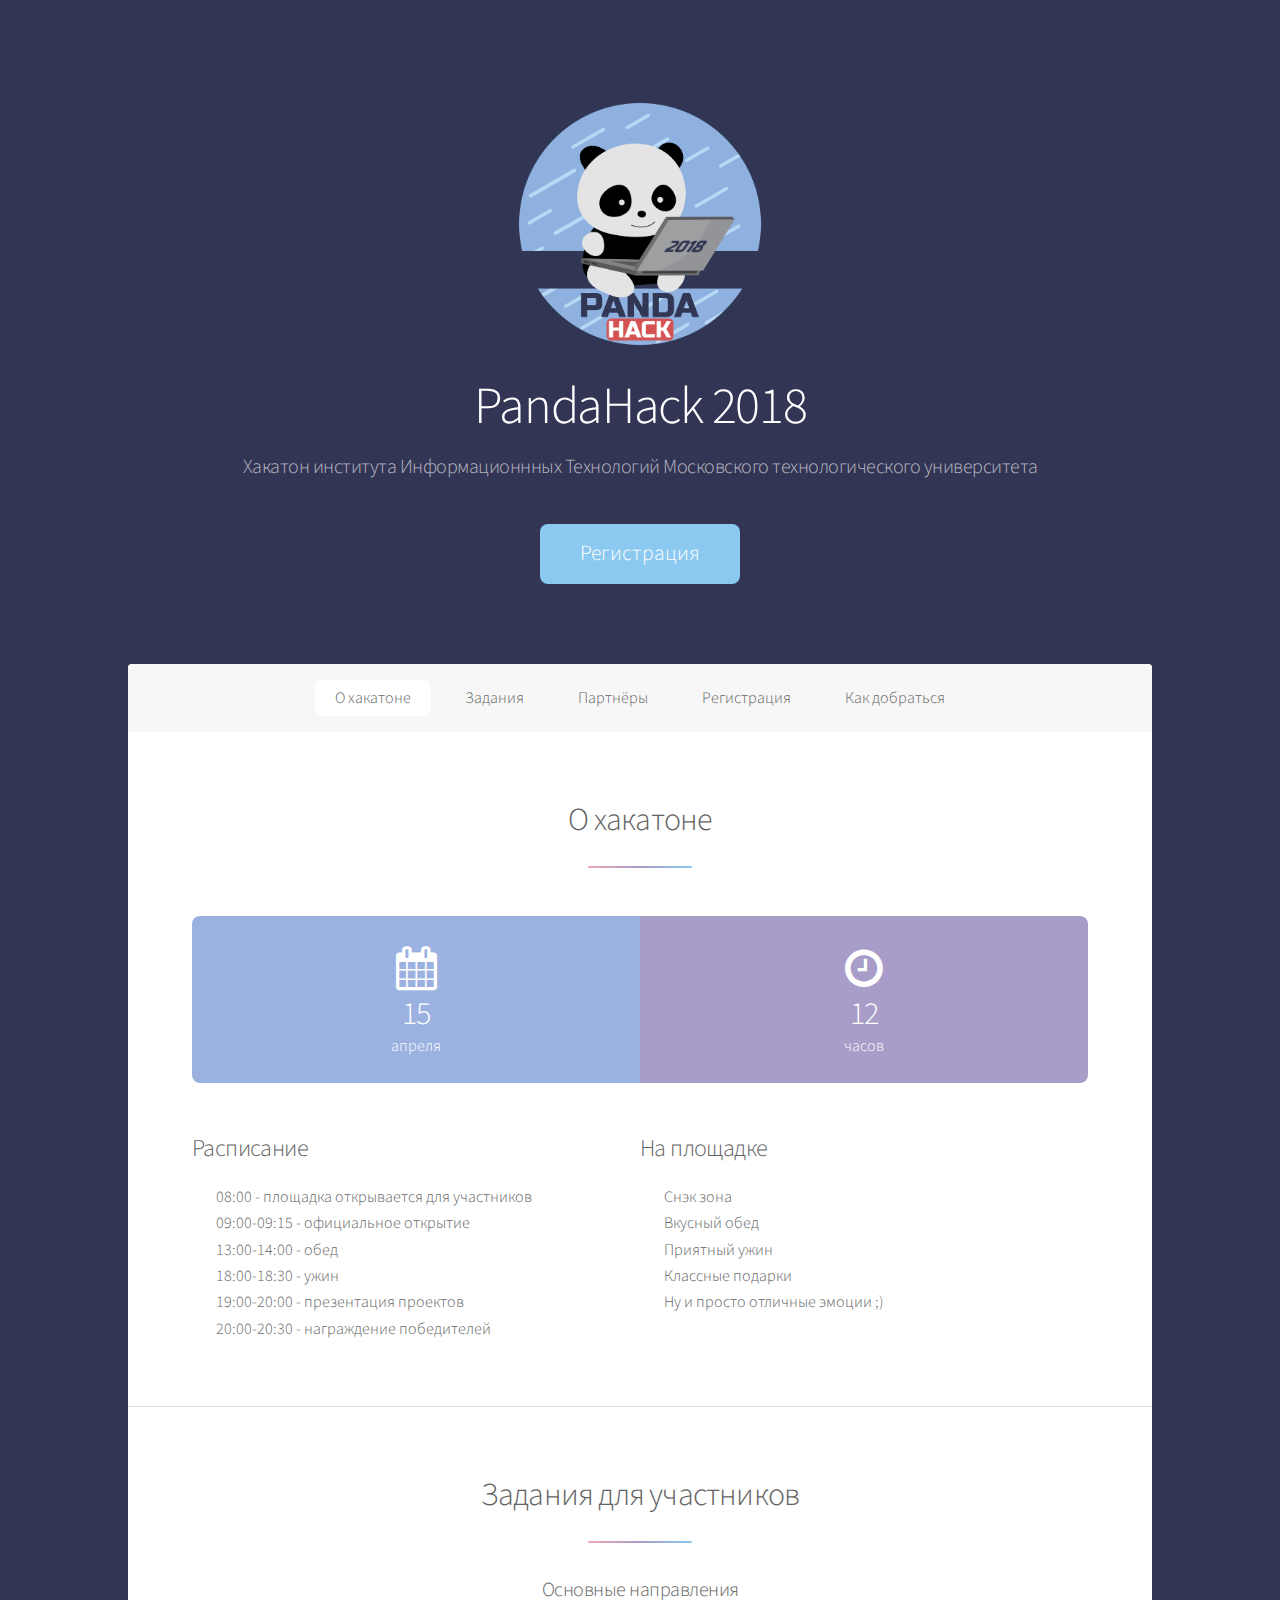
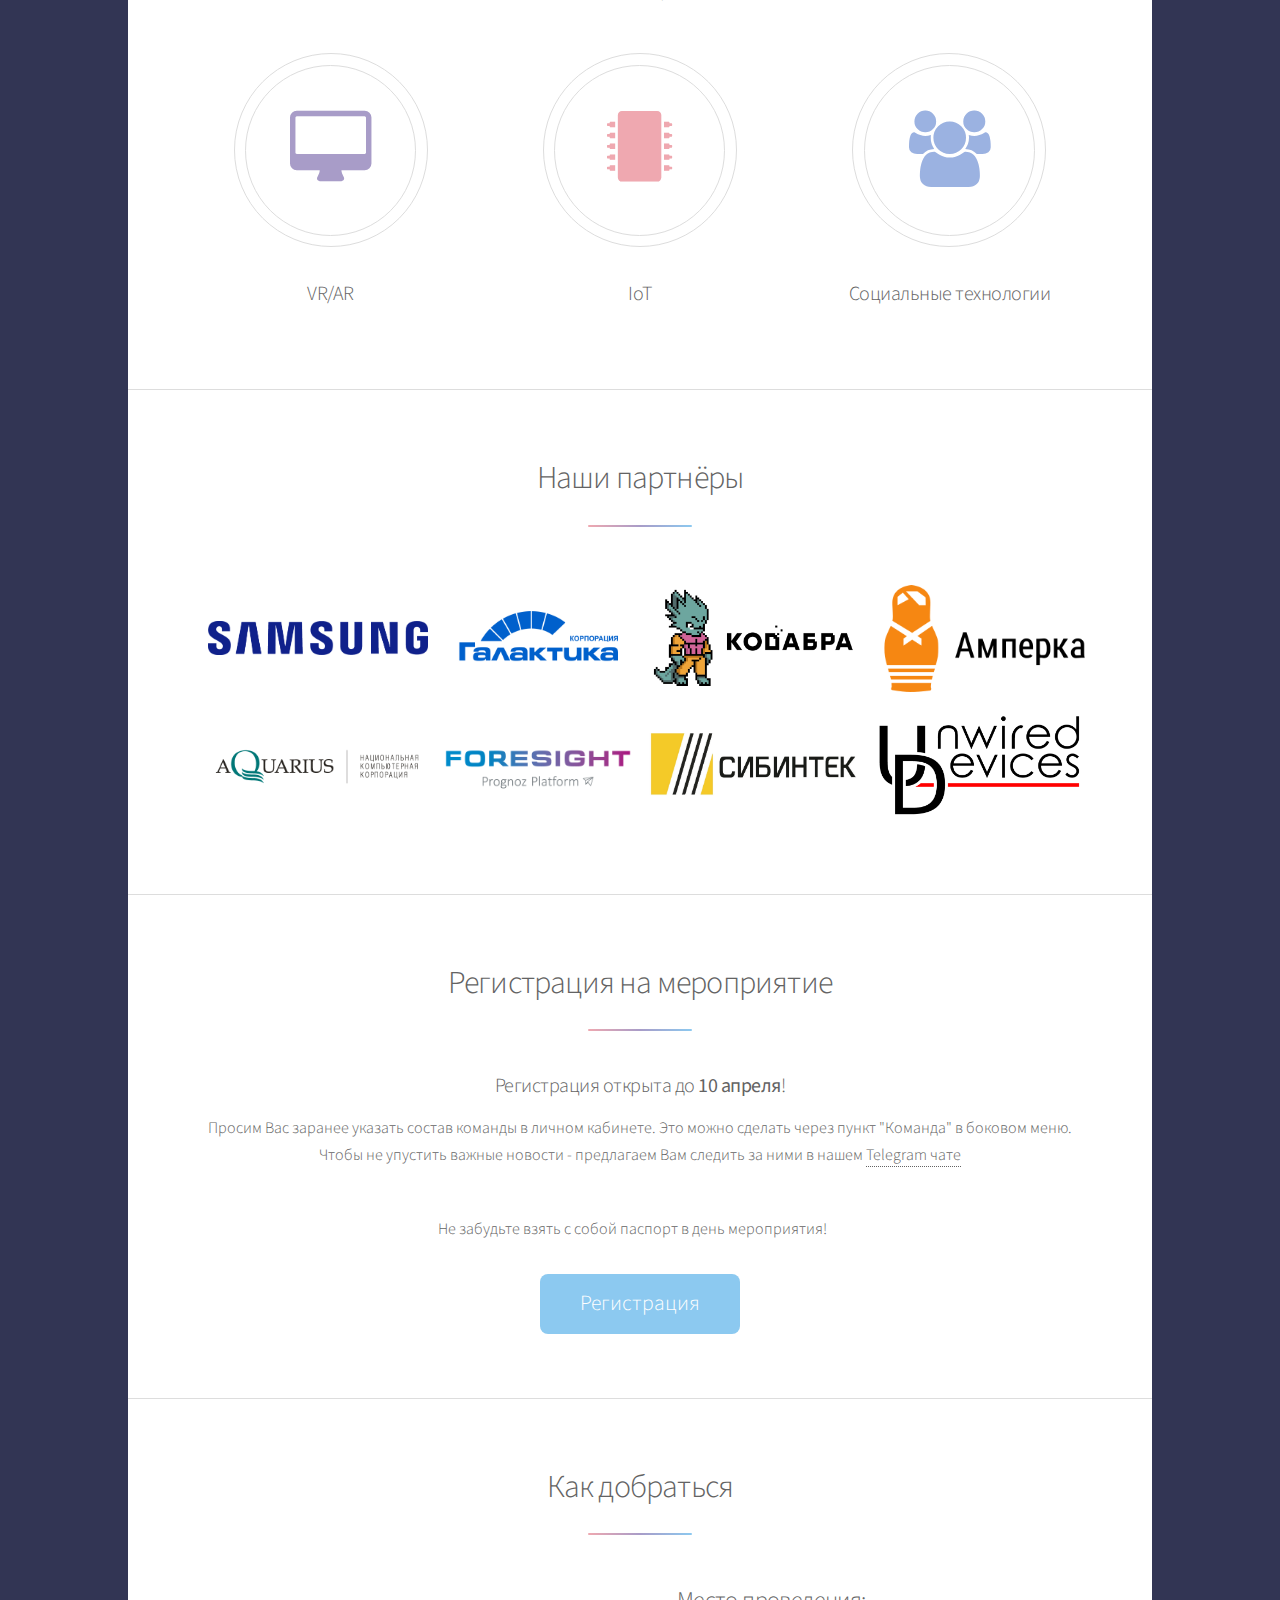
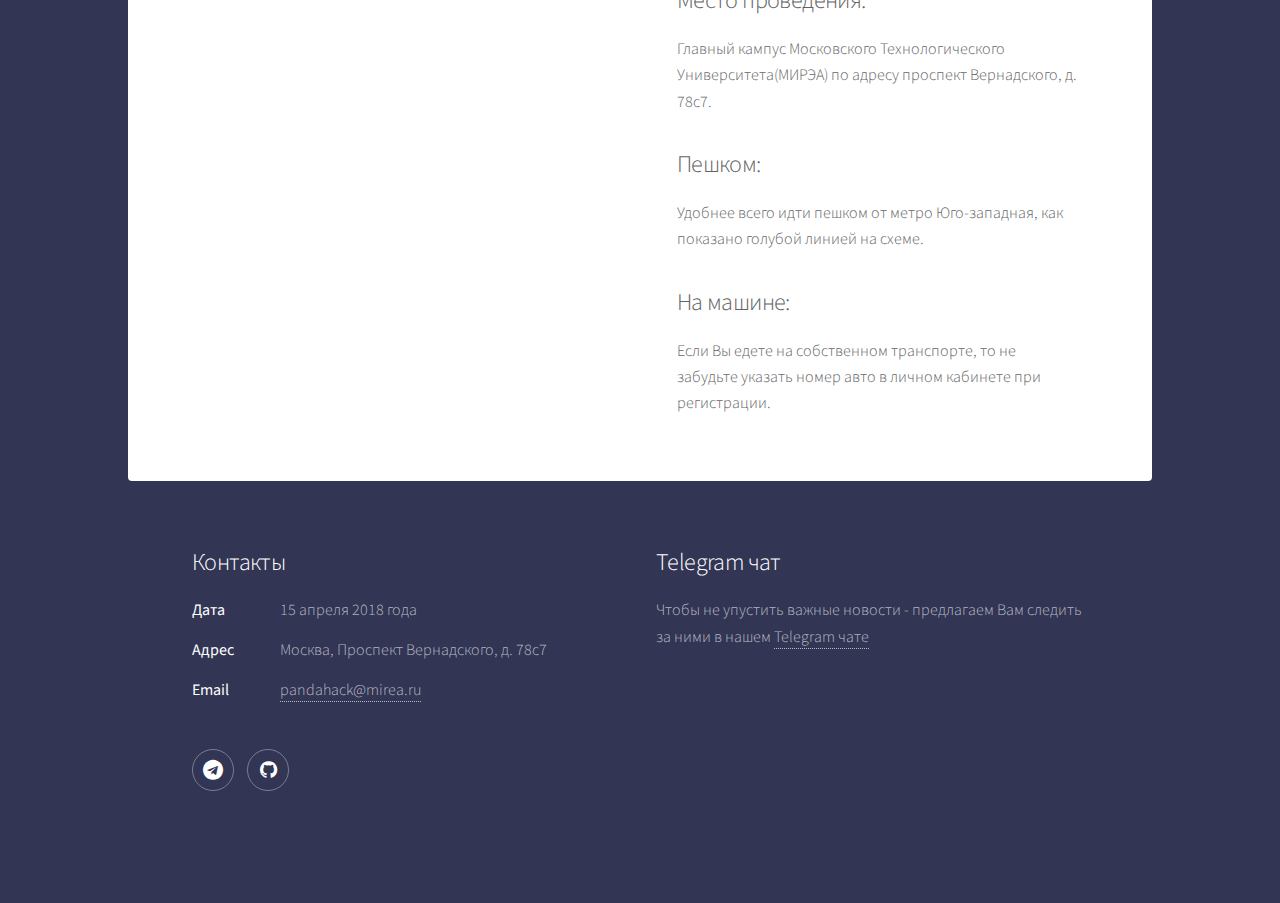
==== index.html @ d1f8f119 "make btn bigger" ====
<!DOCTYPE HTML>
<html>
<head>
    <title>Хакатон PandaHack 2018</title>
    <meta charset="utf-8"/>
    <meta name="viewport" content="width=device-width, initial-scale=1"/>
    <!--[if lte IE 8]>
    <script src="assets/js/ie/html5shiv.js"></script><![endif]-->
    <link rel="stylesheet" href="assets/css/main.css"/>
    <link rel="stylesheet" href="assets/css/adds.css"/>
    <!--[if lte IE 9]>
    <link rel="stylesheet" href="assets/css/ie9.css"/><![endif]-->
    <!--[if lte IE 8]>
    <link rel="stylesheet" href="assets/css/ie8.css"/><![endif]-->


    <!-- Icon in the highest resolution we need it for -->
    <link rel="icon" sizes="192x192" href="images/icon192.png">

    <!-- Apple Touch Icon (reuse 192px icon.png) -->
    <link rel="apple-touch-icon" href="images/icon192.png">

    <meta property="og:url" content="https://pandahack.mirea.ru">
    <meta property="og:type" content="website">
    <meta property="og:title" content="Хакатон PandaHack 2018">
    <meta property="og:image" content="https://pandahack.mirea.ru/images/preview.jpg">
    <meta property="og:description" content="Хакатон PandaHack 2018. 15 апреля 2018 года. Москва.">
    <meta property="og:site_name" content="Хакатон PandaHack 2018">
    <meta property="og:locale" content="ru_RU">
</head>
<body>

<!-- Wrapper -->
<div id="wrapper">

    <!-- Header -->
    <header id="header" class="alt">
        <span class="logo"><img src="images/pandahack2018.png" alt=""/></span>
        <h1>PandaHack 2018</h1>
        <p>Хакатон института Информационнных Технологий Московского технологического университета<br/>
        <ul class="actions">
            <li>
                <a href="https://pandahack.mirea.top/" class="button special big">Регистрация</a>
            </li>
        </ul>
    </header>

    <!-- Nav -->
    <nav id="nav">
        <ul>
            <li><a href="#info" class="active">О хакатоне</a></li>
            <li><a href="#tasks">Задания</a></li>
            <li><a href="#partners">Партнёры</a></li>
            <li><a href="#reg">Регистрация</a></li>
            <li><a href="#where">Как добраться</a></li>
        </ul>
    </nav>

    <!-- Main -->
    <div id="main">

        <!-- First Section -->
        <section id="info" class="main special">
            <header class="major">
                <h2>О хакатоне</h2>
            </header>

            <ul class="statistics">
                <li class="style4">
                    <span class="icon fa-calendar"></span>
                    <strong>15</strong> апреля
                </li>
                <li class="style3">
                    <span class="icon fa-clock-o"></span>
                    <strong>12</strong> часов
                </li>
            </ul>

            <div class="about-wrap">
                <div>
                    <h2>Расписание</h2>
                    <ul>
                        <li>
                            08:00 - площадка открывается для участников
                        </li>
                        <li>
                            09:00-09:15 - официальное открытие
                        </li>
                        <li>
                            13:00-14:00 - обед
                        </li>
                        <li>
                            18:00-18:30 - ужин
                        </li>
                        <li>
                            19:00-20:00 - презентация проектов
                        </li>
                        <li>
                            20:00-20:30 - награждение победителей
                        </li>
                    </ul>
                </div>
                <div>
                    <h2>На площадке</h2>
                    <ul>
                        <li>Снэк зона</li>
                        <li>Вкусный обед</li>
                        <li>Приятный ужин</li>
                        <li>Классные подарки</li>
                        <li>Ну и просто отличные эмоции ;)</li>
                    </ul>
                </div>
            </div>

        </section>

        <!-- Second Section -->
        <section id="tasks" class="main special">
            <header class="major">
                <h2>Задания для участников</h2>
                <h3>Основные направления</h3>
            </header>

            <ul class="features">
                <li class="">
                    <span class="icon major style3 fa-desktop"></span>
                    <h3>VR/AR</h3>
                </li>
                <li>
                    <span class="icon major style1 fa-microchip"></span>
                    <h3>IoT</h3>
                </li>
                <li>
                    <span class="icon major style4 fa-users"></span>
                    <h3>Социальные технологии</h3>
                </li>
            </ul>
        </section>

        <!-- Second Section -->
        <section id="partners" class="main special">
            <header class="major">
                <h2>Наши партнёры</h2>
            </header>

            <ul class="partners">
                <li class="">
                    <img src="images/partners/samsung.png" alt="Samsung">
                </li>
                <li class="">
                    <img src="images/partners/galaktika.png" alt="Galaktika">
                </li>
                <li class="">
                    <img src="images/partners/codabra.png" alt="Codabra">
                </li>
                <li class="">
                    <img src="images/partners/amperka-h.png" alt="Amperks">
                </li>
                <li class="">
                    <img src="images/partners/aquarius.png" alt="Aquarius">
                </li>
                <li class="">
                    <img src="images/partners/foresight.png" alt="Foresight">
                </li>
                <li class="">
                    <img src="images/partners/sibintek.jpg" alt="Sibintek">
                </li>
                <li class="">
                    <img src="images/partners/unwired.png" alt="Unwired Devices">
                </li>
            </ul>
        </section>

        <!-- Get Started -->
        <section id="reg" class="main special">
            <header class="major">
                <h2>Регистрация на мероприятие</h2>
                <p>
                <h3>Регистрация открыта до <b>10 апреля</b>!</h3>
                Просим Вас заранее указать состав команды в личном кабинете. Это можно сделать через пункт "Команда" в боковом меню.
                Чтобы не упустить важные новости - предлагаем Вам следить за ними в нашем
                <a href="https://t.me/pandahackit">Telegram чате</a>
                </p>
            </header>
            <footer class="major">
                <ul class="actions">
                    <li>
                        <p>
                            Не забудьте взять с собой паспорт в день мероприятия!
                        </p>
                    </li>
                    <br>
                    <li>
                        <a href="https://pandahack.mirea.top/" class="button special big">Регистрация</a>
                    </li>
                </ul>
            </footer>
        </section>

        <!-- Introduction -->
        <section id="where" class="main special">

            <header class="major">
                <h2>Как добраться</h2>
            </header>

            <div class="where-wrap">
                <div class="where-map">
                    <script type="text/javascript" charset="utf-8" async src="https://api-maps.yandex.ru/services/constructor/1.0/js/?um=constructor%3Afad0394dc41ac8d69a82e029b619075fa657fc14c790c35f7887dee77d46eadf&amp;width=100%&amp;height=473&amp;lang=ru_RU&amp;scroll=true"></script>
                </div>
                <div class="where-text">
                    <ul>
                        <li>
                            <h2>Место проведения:</h2>
                            <p>
                                Главный кампус Московского Технологического Университета(МИРЭА) по адресу проспект Вернадского, д. 78с7.
                            </p>
                        </li>
                        <li>
                            <h2>Пешком:</h2>
                            <p>
                                Удобнее всего идти пешком от метро Юго-западная, как показано голубой линией на схеме.
                            </p>
                        </li>
                        <li>
                            <h2>На машине:</h2>
                            <p>
                                Если Вы едете на собственном транспорте, то не забудьте указать номер авто в личном кабинете при регистрации.
                            </p>
                        </li>
                    </ul>
                </div>
            </div>


        </section>
    </div>

    <!-- Footer -->
    <footer id="footer">

        <section>
            <h2>Контакты</h2>
            <dl class="alt">
                <dt>Дата</dt>
                <dd>15 апреля 2018 года</dd>
                <dt>Адрес</dt>
                <dd>Москва, Проспект Вернадского, д. 78с7</dd>
                <dt>Email</dt>
                <dd><a href="#footer">pandahack@mirea.ru</a></dd>
            </dl>
            <ul class="icons">
                <li><a href="https://t.me/pandahackit" class="icon fa-telegram alt"><span class="label">Telegram</span></a></li>
                <li><a href="https://github.com/mirea-pandahack" class="icon fa-github alt"><span class="label">GitHub</span></a></li>
            </ul>
        </section>
        <section>
            <h2>Telegram чат</h2>
            <p>
                Чтобы не упустить важные новости - предлагаем Вам следить за ними в нашем
                <a href="https://t.me/pandahackit">Telegram чате</a>
            </p>
            <!--<ul class="actions">-->
            <!--<li><a href="partners.html" class="button">Информация для партнёров</a></li>-->
            <!--</ul>-->
        </section>
        <!--<p class="copyright">&copy; Untitled. Design: <a href="https://html5up.net">HTML5 UP</a>.</p>-->
    </footer>

</div>

<!-- Scripts -->
<script src="assets/js/jquery.min.js"></script>
<script src="assets/js/jquery.scrollex.min.js"></script>
<script src="assets/js/jquery.scrolly.min.js"></script>
<script src="assets/js/skel.min.js"></script>
<script src="assets/js/util.js"></script>
<!--[if lte IE 8]>
<script src="assets/js/ie/respond.min.js"></script><![endif]-->
<script src="assets/js/main.js"></script>

</body>
</html>
---- assets/css/main.css ----
@import url(font-awesome.min.css);
@import "https://fonts.googleapis.com/css?family=Source+Sans+Pro:300,400";

/*
	Stellar by HTML5 UP
	html5up.net | @ajlkn
	Free for personal and commercial use under the CCA 3.0 license (html5up.net/license)
*/

/* Reset */

	html, body, div, span, applet, object, iframe, h1, h2, h3, h4, h5, h6, p, blockquote, pre, a, abbr, acronym, address, big, cite, code, del, dfn, em, img, ins, kbd, q, s, samp, small, strike, strong, sub, sup, tt, var, b, u, i, center, dl, dt, dd, ol, ul, li, fieldset, form, label, legend, table, caption, tbody, tfoot, thead, tr, th, td, article, aside, canvas, details, embed, figure, figcaption, footer, header, hgroup, menu, nav, output, ruby, section, summary, time, mark, audio, video {
		margin: 0;
		padding: 0;
		border: 0;
		font-size: 100%;
		font: inherit;
		vertical-align: baseline;
	}

	article, aside, details, figcaption, figure, footer, header, hgroup, menu, nav, section {
		display: block;
	}

	body {
		line-height: 1;
	}

	ol, ul {
		list-style: none;
	}

	blockquote, q {
		quotes: none;
	}

	blockquote:before, blockquote:after, q:before, q:after {
		content: '';
		content: none;
	}

	table {
		border-collapse: collapse;
		border-spacing: 0;
	}

	body {
		-webkit-text-size-adjust: none;
	}

/* Box Model */

	*, *:before, *:after {
		-moz-box-sizing: border-box;
		-webkit-box-sizing: border-box;
		box-sizing: border-box;
	}

/* Grid */

	.row {
		border-bottom: solid 1px transparent;
		-moz-box-sizing: border-box;
		-webkit-box-sizing: border-box;
		box-sizing: border-box;
	}

	.row > * {
		float: left;
		-moz-box-sizing: border-box;
		-webkit-box-sizing: border-box;
		box-sizing: border-box;
	}

	.row:after, .row:before {
		content: '';
		display: block;
		clear: both;
		height: 0;
	}

	.row.uniform > * > :first-child {
		margin-top: 0;
	}

	.row.uniform > * > :last-child {
		margin-bottom: 0;
	}

	.row.\30 \25 > * {
		padding: 0 0 0 0em;
	}

	.row.\30 \25 {
		margin: 0 0 -1px 0em;
	}

	.row.uniform.\30 \25 > * {
		padding: 0em 0 0 0em;
	}

	.row.uniform.\30 \25 {
		margin: 0em 0 -1px 0em;
	}

	.row > * {
		padding: 0 0 0 1.5em;
	}

	.row {
		margin: 0 0 -1px -1.5em;
	}

	.row.uniform > * {
		padding: 1.5em 0 0 1.5em;
	}

	.row.uniform {
		margin: -1.5em 0 -1px -1.5em;
	}

	.row.\32 00\25 > * {
		padding: 0 0 0 3em;
	}

	.row.\32 00\25 {
		margin: 0 0 -1px -3em;
	}

	.row.uniform.\32 00\25 > * {
		padding: 3em 0 0 3em;
	}

	.row.uniform.\32 00\25 {
		margin: -3em 0 -1px -3em;
	}

	.row.\31 50\25 > * {
		padding: 0 0 0 2.25em;
	}

	.row.\31 50\25 {
		margin: 0 0 -1px -2.25em;
	}

	.row.uniform.\31 50\25 > * {
		padding: 2.25em 0 0 2.25em;
	}

	.row.uniform.\31 50\25 {
		margin: -2.25em 0 -1px -2.25em;
	}

	.row.\35 0\25 > * {
		padding: 0 0 0 0.75em;
	}

	.row.\35 0\25 {
		margin: 0 0 -1px -0.75em;
	}

	.row.uniform.\35 0\25 > * {
		padding: 0.75em 0 0 0.75em;
	}

	.row.uniform.\35 0\25 {
		margin: -0.75em 0 -1px -0.75em;
	}

	.row.\32 5\25 > * {
		padding: 0 0 0 0.375em;
	}

	.row.\32 5\25 {
		margin: 0 0 -1px -0.375em;
	}

	.row.uniform.\32 5\25 > * {
		padding: 0.375em 0 0 0.375em;
	}

	.row.uniform.\32 5\25 {
		margin: -0.375em 0 -1px -0.375em;
	}

	.\31 2u, .\31 2u\24 {
		width: 100%;
		clear: none;
		margin-left: 0;
	}

	.\31 1u, .\31 1u\24 {
		width: 91.6666666667%;
		clear: none;
		margin-left: 0;
	}

	.\31 0u, .\31 0u\24 {
		width: 83.3333333333%;
		clear: none;
		margin-left: 0;
	}

	.\39 u, .\39 u\24 {
		width: 75%;
		clear: none;
		margin-left: 0;
	}

	.\38 u, .\38 u\24 {
		width: 66.6666666667%;
		clear: none;
		margin-left: 0;
	}

	.\37 u, .\37 u\24 {
		width: 58.3333333333%;
		clear: none;
		margin-left: 0;
	}

	.\36 u, .\36 u\24 {
		width: 50%;
		clear: none;
		margin-left: 0;
	}

	.\35 u, .\35 u\24 {
		width: 41.6666666667%;
		clear: none;
		margin-left: 0;
	}

	.\34 u, .\34 u\24 {
		width: 33.3333333333%;
		clear: none;
		margin-left: 0;
	}

	.\33 u, .\33 u\24 {
		width: 25%;
		clear: none;
		margin-left: 0;
	}

	.\32 u, .\32 u\24 {
		width: 16.6666666667%;
		clear: none;
		margin-left: 0;
	}

	.\31 u, .\31 u\24 {
		width: 8.3333333333%;
		clear: none;
		margin-left: 0;
	}

	.\31 2u\24 + *,
	.\31 1u\24 + *,
	.\31 0u\24 + *,
	.\39 u\24 + *,
	.\38 u\24 + *,
	.\37 u\24 + *,
	.\36 u\24 + *,
	.\35 u\24 + *,
	.\34 u\24 + *,
	.\33 u\24 + *,
	.\32 u\24 + *,
	.\31 u\24 + * {
		clear: left;
	}

	.\-11u {
		margin-left: 91.66667%;
	}

	.\-10u {
		margin-left: 83.33333%;
	}

	.\-9u {
		margin-left: 75%;
	}

	.\-8u {
		margin-left: 66.66667%;
	}

	.\-7u {
		margin-left: 58.33333%;
	}

	.\-6u {
		margin-left: 50%;
	}

	.\-5u {
		margin-left: 41.66667%;
	}

	.\-4u {
		margin-left: 33.33333%;
	}

	.\-3u {
		margin-left: 25%;
	}

	.\-2u {
		margin-left: 16.66667%;
	}

	.\-1u {
		margin-left: 8.33333%;
	}

	@media screen and (max-width: 1680px) {

		.row > * {
			padding: 0 0 0 1.5em;
		}

		.row {
			margin: 0 0 -1px -1.5em;
		}

		.row.uniform > * {
			padding: 1.5em 0 0 1.5em;
		}

		.row.uniform {
			margin: -1.5em 0 -1px -1.5em;
		}

		.row.\32 00\25 > * {
			padding: 0 0 0 3em;
		}

		.row.\32 00\25 {
			margin: 0 0 -1px -3em;
		}

		.row.uniform.\32 00\25 > * {
			padding: 3em 0 0 3em;
		}

		.row.uniform.\32 00\25 {
			margin: -3em 0 -1px -3em;
		}

		.row.\31 50\25 > * {
			padding: 0 0 0 2.25em;
		}

		.row.\31 50\25 {
			margin: 0 0 -1px -2.25em;
		}

		.row.uniform.\31 50\25 > * {
			padding: 2.25em 0 0 2.25em;
		}

		.row.uniform.\31 50\25 {
			margin: -2.25em 0 -1px -2.25em;
		}

		.row.\35 0\25 > * {
			padding: 0 0 0 0.75em;
		}

		.row.\35 0\25 {
			margin: 0 0 -1px -0.75em;
		}

		.row.uniform.\35 0\25 > * {
			padding: 0.75em 0 0 0.75em;
		}

		.row.uniform.\35 0\25 {
			margin: -0.75em 0 -1px -0.75em;
		}

		.row.\32 5\25 > * {
			padding: 0 0 0 0.375em;
		}

		.row.\32 5\25 {
			margin: 0 0 -1px -0.375em;
		}

		.row.uniform.\32 5\25 > * {
			padding: 0.375em 0 0 0.375em;
		}

		.row.uniform.\32 5\25 {
			margin: -0.375em 0 -1px -0.375em;
		}

		.\31 2u\28xlarge\29, .\31 2u\24\28xlarge\29 {
			width: 100%;
			clear: none;
			margin-left: 0;
		}

		.\31 1u\28xlarge\29, .\31 1u\24\28xlarge\29 {
			width: 91.6666666667%;
			clear: none;
			margin-left: 0;
		}

		.\31 0u\28xlarge\29, .\31 0u\24\28xlarge\29 {
			width: 83.3333333333%;
			clear: none;
			margin-left: 0;
		}

		.\39 u\28xlarge\29, .\39 u\24\28xlarge\29 {
			width: 75%;
			clear: none;
			margin-left: 0;
		}

		.\38 u\28xlarge\29, .\38 u\24\28xlarge\29 {
			width: 66.6666666667%;
			clear: none;
			margin-left: 0;
		}

		.\37 u\28xlarge\29, .\37 u\24\28xlarge\29 {
			width: 58.3333333333%;
			clear: none;
			margin-left: 0;
		}

		.\36 u\28xlarge\29, .\36 u\24\28xlarge\29 {
			width: 50%;
			clear: none;
			margin-left: 0;
		}

		.\35 u\28xlarge\29, .\35 u\24\28xlarge\29 {
			width: 41.6666666667%;
			clear: none;
			margin-left: 0;
		}

		.\34 u\28xlarge\29, .\34 u\24\28xlarge\29 {
			width: 33.3333333333%;
			clear: none;
			margin-left: 0;
		}

		.\33 u\28xlarge\29, .\33 u\24\28xlarge\29 {
			width: 25%;
			clear: none;
			margin-left: 0;
		}

		.\32 u\28xlarge\29, .\32 u\24\28xlarge\29 {
			width: 16.6666666667%;
			clear: none;
			margin-left: 0;
		}

		.\31 u\28xlarge\29, .\31 u\24\28xlarge\29 {
			width: 8.3333333333%;
			clear: none;
			margin-left: 0;
		}

		.\31 2u\24\28xlarge\29 + *,
		.\31 1u\24\28xlarge\29 + *,
		.\31 0u\24\28xlarge\29 + *,
		.\39 u\24\28xlarge\29 + *,
		.\38 u\24\28xlarge\29 + *,
		.\37 u\24\28xlarge\29 + *,
		.\36 u\24\28xlarge\29 + *,
		.\35 u\24\28xlarge\29 + *,
		.\34 u\24\28xlarge\29 + *,
		.\33 u\24\28xlarge\29 + *,
		.\32 u\24\28xlarge\29 + *,
		.\31 u\24\28xlarge\29 + * {
			clear: left;
		}

		.\-11u\28xlarge\29 {
			margin-left: 91.66667%;
		}

		.\-10u\28xlarge\29 {
			margin-left: 83.33333%;
		}

		.\-9u\28xlarge\29 {
			margin-left: 75%;
		}

		.\-8u\28xlarge\29 {
			margin-left: 66.66667%;
		}

		.\-7u\28xlarge\29 {
			margin-left: 58.33333%;
		}

		.\-6u\28xlarge\29 {
			margin-left: 50%;
		}

		.\-5u\28xlarge\29 {
			margin-left: 41.66667%;
		}

		.\-4u\28xlarge\29 {
			margin-left: 33.33333%;
		}

		.\-3u\28xlarge\29 {
			margin-left: 25%;
		}

		.\-2u\28xlarge\29 {
			margin-left: 16.66667%;
		}

		.\-1u\28xlarge\29 {
			margin-left: 8.33333%;
		}

	}

	@media screen and (max-width: 1280px) {

		.row > * {
			padding: 0 0 0 1.5em;
		}

		.row {
			margin: 0 0 -1px -1.5em;
		}

		.row.uniform > * {
			padding: 1.5em 0 0 1.5em;
		}

		.row.uniform {
			margin: -1.5em 0 -1px -1.5em;
		}

		.row.\32 00\25 > * {
			padding: 0 0 0 3em;
		}

		.row.\32 00\25 {
			margin: 0 0 -1px -3em;
		}

		.row.uniform.\32 00\25 > * {
			padding: 3em 0 0 3em;
		}

		.row.uniform.\32 00\25 {
			margin: -3em 0 -1px -3em;
		}

		.row.\31 50\25 > * {
			padding: 0 0 0 2.25em;
		}

		.row.\31 50\25 {
			margin: 0 0 -1px -2.25em;
		}

		.row.uniform.\31 50\25 > * {
			padding: 2.25em 0 0 2.25em;
		}

		.row.uniform.\31 50\25 {
			margin: -2.25em 0 -1px -2.25em;
		}

		.row.\35 0\25 > * {
			padding: 0 0 0 0.75em;
		}

		.row.\35 0\25 {
			margin: 0 0 -1px -0.75em;
		}

		.row.uniform.\35 0\25 > * {
			padding: 0.75em 0 0 0.75em;
		}

		.row.uniform.\35 0\25 {
			margin: -0.75em 0 -1px -0.75em;
		}

		.row.\32 5\25 > * {
			padding: 0 0 0 0.375em;
		}

		.row.\32 5\25 {
			margin: 0 0 -1px -0.375em;
		}

		.row.uniform.\32 5\25 > * {
			padding: 0.375em 0 0 0.375em;
		}

		.row.uniform.\32 5\25 {
			margin: -0.375em 0 -1px -0.375em;
		}

		.\31 2u\28large\29, .\31 2u\24\28large\29 {
			width: 100%;
			clear: none;
			margin-left: 0;
		}

		.\31 1u\28large\29, .\31 1u\24\28large\29 {
			width: 91.6666666667%;
			clear: none;
			margin-left: 0;
		}

		.\31 0u\28large\29, .\31 0u\24\28large\29 {
			width: 83.3333333333%;
			clear: none;
			margin-left: 0;
		}

		.\39 u\28large\29, .\39 u\24\28large\29 {
			width: 75%;
			clear: none;
			margin-left: 0;
		}

		.\38 u\28large\29, .\38 u\24\28large\29 {
			width: 66.6666666667%;
			clear: none;
			margin-left: 0;
		}

		.\37 u\28large\29, .\37 u\24\28large\29 {
			width: 58.3333333333%;
			clear: none;
			margin-left: 0;
		}

		.\36 u\28large\29, .\36 u\24\28large\29 {
			width: 50%;
			clear: none;
			margin-left: 0;
		}

		.\35 u\28large\29, .\35 u\24\28large\29 {
			width: 41.6666666667%;
			clear: none;
			margin-left: 0;
		}

		.\34 u\28large\29, .\34 u\24\28large\29 {
			width: 33.3333333333%;
			clear: none;
			margin-left: 0;
		}

		.\33 u\28large\29, .\33 u\24\28large\29 {
			width: 25%;
			clear: none;
			margin-left: 0;
		}

		.\32 u\28large\29, .\32 u\24\28large\29 {
			width: 16.6666666667%;
			clear: none;
			margin-left: 0;
		}

		.\31 u\28large\29, .\31 u\24\28large\29 {
			width: 8.3333333333%;
			clear: none;
			margin-left: 0;
		}

		.\31 2u\24\28large\29 + *,
		.\31 1u\24\28large\29 + *,
		.\31 0u\24\28large\29 + *,
		.\39 u\24\28large\29 + *,
		.\38 u\24\28large\29 + *,
		.\37 u\24\28large\29 + *,
		.\36 u\24\28large\29 + *,
		.\35 u\24\28large\29 + *,
		.\34 u\24\28large\29 + *,
		.\33 u\24\28large\29 + *,
		.\32 u\24\28large\29 + *,
		.\31 u\24\28large\29 + * {
			clear: left;
		}

		.\-11u\28large\29 {
			margin-left: 91.66667%;
		}

		.\-10u\28large\29 {
			margin-left: 83.33333%;
		}

		.\-9u\28large\29 {
			margin-left: 75%;
		}

		.\-8u\28large\29 {
			margin-left: 66.66667%;
		}

		.\-7u\28large\29 {
			margin-left: 58.33333%;
		}

		.\-6u\28large\29 {
			margin-left: 50%;
		}

		.\-5u\28large\29 {
			margin-left: 41.66667%;
		}

		.\-4u\28large\29 {
			margin-left: 33.33333%;
		}

		.\-3u\28large\29 {
			margin-left: 25%;
		}

		.\-2u\28large\29 {
			margin-left: 16.66667%;
		}

		.\-1u\28large\29 {
			margin-left: 8.33333%;
		}

	}

	@media screen and (max-width: 980px) {

		.row > * {
			padding: 0 0 0 1.5em;
		}

		.row {
			margin: 0 0 -1px -1.5em;
		}

		.row.uniform > * {
			padding: 1.5em 0 0 1.5em;
		}

		.row.uniform {
			margin: -1.5em 0 -1px -1.5em;
		}

		.row.\32 00\25 > * {
			padding: 0 0 0 3em;
		}

		.row.\32 00\25 {
			margin: 0 0 -1px -3em;
		}

		.row.uniform.\32 00\25 > * {
			padding: 3em 0 0 3em;
		}

		.row.uniform.\32 00\25 {
			margin: -3em 0 -1px -3em;
		}

		.row.\31 50\25 > * {
			padding: 0 0 0 2.25em;
		}

		.row.\31 50\25 {
			margin: 0 0 -1px -2.25em;
		}

		.row.uniform.\31 50\25 > * {
			padding: 2.25em 0 0 2.25em;
		}

		.row.uniform.\31 50\25 {
			margin: -2.25em 0 -1px -2.25em;
		}

		.row.\35 0\25 > * {
			padding: 0 0 0 0.75em;
		}

		.row.\35 0\25 {
			margin: 0 0 -1px -0.75em;
		}

		.row.uniform.\35 0\25 > * {
			padding: 0.75em 0 0 0.75em;
		}

		.row.uniform.\35 0\25 {
			margin: -0.75em 0 -1px -0.75em;
		}

		.row.\32 5\25 > * {
			padding: 0 0 0 0.375em;
		}

		.row.\32 5\25 {
			margin: 0 0 -1px -0.375em;
		}

		.row.uniform.\32 5\25 > * {
			padding: 0.375em 0 0 0.375em;
		}

		.row.uniform.\32 5\25 {
			margin: -0.375em 0 -1px -0.375em;
		}

		.\31 2u\28medium\29, .\31 2u\24\28medium\29 {
			width: 100%;
			clear: none;
			margin-left: 0;
		}

		.\31 1u\28medium\29, .\31 1u\24\28medium\29 {
			width: 91.6666666667%;
			clear: none;
			margin-left: 0;
		}

		.\31 0u\28medium\29, .\31 0u\24\28medium\29 {
			width: 83.3333333333%;
			clear: none;
			margin-left: 0;
		}

		.\39 u\28medium\29, .\39 u\24\28medium\29 {
			width: 75%;
			clear: none;
			margin-left: 0;
		}

		.\38 u\28medium\29, .\38 u\24\28medium\29 {
			width: 66.6666666667%;
			clear: none;
			margin-left: 0;
		}

		.\37 u\28medium\29, .\37 u\24\28medium\29 {
			width: 58.3333333333%;
			clear: none;
			margin-left: 0;
		}

		.\36 u\28medium\29, .\36 u\24\28medium\29 {
			width: 50%;
			clear: none;
			margin-left: 0;
		}

		.\35 u\28medium\29, .\35 u\24\28medium\29 {
			width: 41.6666666667%;
			clear: none;
			margin-left: 0;
		}

		.\34 u\28medium\29, .\34 u\24\28medium\29 {
			width: 33.3333333333%;
			clear: none;
			margin-left: 0;
		}

		.\33 u\28medium\29, .\33 u\24\28medium\29 {
			width: 25%;
			clear: none;
			margin-left: 0;
		}

		.\32 u\28medium\29, .\32 u\24\28medium\29 {
			width: 16.6666666667%;
			clear: none;
			margin-left: 0;
		}

		.\31 u\28medium\29, .\31 u\24\28medium\29 {
			width: 8.3333333333%;
			clear: none;
			margin-left: 0;
		}

		.\31 2u\24\28medium\29 + *,
		.\31 1u\24\28medium\29 + *,
		.\31 0u\24\28medium\29 + *,
		.\39 u\24\28medium\29 + *,
		.\38 u\24\28medium\29 + *,
		.\37 u\24\28medium\29 + *,
		.\36 u\24\28medium\29 + *,
		.\35 u\24\28medium\29 + *,
		.\34 u\24\28medium\29 + *,
		.\33 u\24\28medium\29 + *,
		.\32 u\24\28medium\29 + *,
		.\31 u\24\28medium\29 + * {
			clear: left;
		}

		.\-11u\28medium\29 {
			margin-left: 91.66667%;
		}

		.\-10u\28medium\29 {
			margin-left: 83.33333%;
		}

		.\-9u\28medium\29 {
			margin-left: 75%;
		}

		.\-8u\28medium\29 {
			margin-left: 66.66667%;
		}

		.\-7u\28medium\29 {
			margin-left: 58.33333%;
		}

		.\-6u\28medium\29 {
			margin-left: 50%;
		}

		.\-5u\28medium\29 {
			margin-left: 41.66667%;
		}

		.\-4u\28medium\29 {
			margin-left: 33.33333%;
		}

		.\-3u\28medium\29 {
			margin-left: 25%;
		}

		.\-2u\28medium\29 {
			margin-left: 16.66667%;
		}

		.\-1u\28medium\29 {
			margin-left: 8.33333%;
		}

	}

	@media screen and (max-width: 736px) {

		.row > * {
			padding: 0 0 0 1em;
		}

		.row {
			margin: 0 0 -1px -1em;
		}

		.row.uniform > * {
			padding: 1em 0 0 1em;
		}

		.row.uniform {
			margin: -1em 0 -1px -1em;
		}

		.row.\32 00\25 > * {
			padding: 0 0 0 2em;
		}

		.row.\32 00\25 {
			margin: 0 0 -1px -2em;
		}

		.row.uniform.\32 00\25 > * {
			padding: 2em 0 0 2em;
		}

		.row.uniform.\32 00\25 {
			margin: -2em 0 -1px -2em;
		}

		.row.\31 50\25 > * {
			padding: 0 0 0 1.5em;
		}

		.row.\31 50\25 {
			margin: 0 0 -1px -1.5em;
		}

		.row.uniform.\31 50\25 > * {
			padding: 1.5em 0 0 1.5em;
		}

		.row.uniform.\31 50\25 {
			margin: -1.5em 0 -1px -1.5em;
		}

		.row.\35 0\25 > * {
			padding: 0 0 0 0.5em;
		}

		.row.\35 0\25 {
			margin: 0 0 -1px -0.5em;
		}

		.row.uniform.\35 0\25 > * {
			padding: 0.5em 0 0 0.5em;
		}

		.row.uniform.\35 0\25 {
			margin: -0.5em 0 -1px -0.5em;
		}

		.row.\32 5\25 > * {
			padding: 0 0 0 0.25em;
		}

		.row.\32 5\25 {
			margin: 0 0 -1px -0.25em;
		}

		.row.uniform.\32 5\25 > * {
			padding: 0.25em 0 0 0.25em;
		}

		.row.uniform.\32 5\25 {
			margin: -0.25em 0 -1px -0.25em;
		}

		.\31 2u\28small\29, .\31 2u\24\28small\29 {
			width: 100%;
			clear: none;
			margin-left: 0;
		}

		.\31 1u\28small\29, .\31 1u\24\28small\29 {
			width: 91.6666666667%;
			clear: none;
			margin-left: 0;
		}

		.\31 0u\28small\29, .\31 0u\24\28small\29 {
			width: 83.3333333333%;
			clear: none;
			margin-left: 0;
		}

		.\39 u\28small\29, .\39 u\24\28small\29 {
			width: 75%;
			clear: none;
			margin-left: 0;
		}

		.\38 u\28small\29, .\38 u\24\28small\29 {
			width: 66.6666666667%;
			clear: none;
			margin-left: 0;
		}

		.\37 u\28small\29, .\37 u\24\28small\29 {
			width: 58.3333333333%;
			clear: none;
			margin-left: 0;
		}

		.\36 u\28small\29, .\36 u\24\28small\29 {
			width: 50%;
			clear: none;
			margin-left: 0;
		}

		.\35 u\28small\29, .\35 u\24\28small\29 {
			width: 41.6666666667%;
			clear: none;
			margin-left: 0;
		}

		.\34 u\28small\29, .\34 u\24\28small\29 {
			width: 33.3333333333%;
			clear: none;
			margin-left: 0;
		}

		.\33 u\28small\29, .\33 u\24\28small\29 {
			width: 25%;
			clear: none;
			margin-left: 0;
		}

		.\32 u\28small\29, .\32 u\24\28small\29 {
			width: 16.6666666667%;
			clear: none;
			margin-left: 0;
		}

		.\31 u\28small\29, .\31 u\24\28small\29 {
			width: 8.3333333333%;
			clear: none;
			margin-left: 0;
		}

		.\31 2u\24\28small\29 + *,
		.\31 1u\24\28small\29 + *,
		.\31 0u\24\28small\29 + *,
		.\39 u\24\28small\29 + *,
		.\38 u\24\28small\29 + *,
		.\37 u\24\28small\29 + *,
		.\36 u\24\28small\29 + *,
		.\35 u\24\28small\29 + *,
		.\34 u\24\28small\29 + *,
		.\33 u\24\28small\29 + *,
		.\32 u\24\28small\29 + *,
		.\31 u\24\28small\29 + * {
			clear: left;
		}

		.\-11u\28small\29 {
			margin-left: 91.66667%;
		}

		.\-10u\28small\29 {
			margin-left: 83.33333%;
		}

		.\-9u\28small\29 {
			margin-left: 75%;
		}

		.\-8u\28small\29 {
			margin-left: 66.66667%;
		}

		.\-7u\28small\29 {
			margin-left: 58.33333%;
		}

		.\-6u\28small\29 {
			margin-left: 50%;
		}

		.\-5u\28small\29 {
			margin-left: 41.66667%;
		}

		.\-4u\28small\29 {
			margin-left: 33.33333%;
		}

		.\-3u\28small\29 {
			margin-left: 25%;
		}

		.\-2u\28small\29 {
			margin-left: 16.66667%;
		}

		.\-1u\28small\29 {
			margin-left: 8.33333%;
		}

	}

	@media screen and (max-width: 480px) {

		.row > * {
			padding: 0 0 0 1em;
		}

		.row {
			margin: 0 0 -1px -1em;
		}

		.row.uniform > * {
			padding: 1em 0 0 1em;
		}

		.row.uniform {
			margin: -1em 0 -1px -1em;
		}

		.row.\32 00\25 > * {
			padding: 0 0 0 2em;
		}

		.row.\32 00\25 {
			margin: 0 0 -1px -2em;
		}

		.row.uniform.\32 00\25 > * {
			padding: 2em 0 0 2em;
		}

		.row.uniform.\32 00\25 {
			margin: -2em 0 -1px -2em;
		}

		.row.\31 50\25 > * {
			padding: 0 0 0 1.5em;
		}

		.row.\31 50\25 {
			margin: 0 0 -1px -1.5em;
		}

		.row.uniform.\31 50\25 > * {
			padding: 1.5em 0 0 1.5em;
		}

		.row.uniform.\31 50\25 {
			margin: -1.5em 0 -1px -1.5em;
		}

		.row.\35 0\25 > * {
			padding: 0 0 0 0.5em;
		}

		.row.\35 0\25 {
			margin: 0 0 -1px -0.5em;
		}

		.row.uniform.\35 0\25 > * {
			padding: 0.5em 0 0 0.5em;
		}

		.row.uniform.\35 0\25 {
			margin: -0.5em 0 -1px -0.5em;
		}

		.row.\32 5\25 > * {
			padding: 0 0 0 0.25em;
		}

		.row.\32 5\25 {
			margin: 0 0 -1px -0.25em;
		}

		.row.uniform.\32 5\25 > * {
			padding: 0.25em 0 0 0.25em;
		}

		.row.uniform.\32 5\25 {
			margin: -0.25em 0 -1px -0.25em;
		}

		.\31 2u\28xsmall\29, .\31 2u\24\28xsmall\29 {
			width: 100%;
			clear: none;
			margin-left: 0;
		}

		.\31 1u\28xsmall\29, .\31 1u\24\28xsmall\29 {
			width: 91.6666666667%;
			clear: none;
			margin-left: 0;
		}

		.\31 0u\28xsmall\29, .\31 0u\24\28xsmall\29 {
			width: 83.3333333333%;
			clear: none;
			margin-left: 0;
		}

		.\39 u\28xsmall\29, .\39 u\24\28xsmall\29 {
			width: 75%;
			clear: none;
			margin-left: 0;
		}

		.\38 u\28xsmall\29, .\38 u\24\28xsmall\29 {
			width: 66.6666666667%;
			clear: none;
			margin-left: 0;
		}

		.\37 u\28xsmall\29, .\37 u\24\28xsmall\29 {
			width: 58.3333333333%;
			clear: none;
			margin-left: 0;
		}

		.\36 u\28xsmall\29, .\36 u\24\28xsmall\29 {
			width: 50%;
			clear: none;
			margin-left: 0;
		}

		.\35 u\28xsmall\29, .\35 u\24\28xsmall\29 {
			width: 41.6666666667%;
			clear: none;
			margin-left: 0;
		}

		.\34 u\28xsmall\29, .\34 u\24\28xsmall\29 {
			width: 33.3333333333%;
			clear: none;
			margin-left: 0;
		}

		.\33 u\28xsmall\29, .\33 u\24\28xsmall\29 {
			width: 25%;
			clear: none;
			margin-left: 0;
		}

		.\32 u\28xsmall\29, .\32 u\24\28xsmall\29 {
			width: 16.6666666667%;
			clear: none;
			margin-left: 0;
		}

		.\31 u\28xsmall\29, .\31 u\24\28xsmall\29 {
			width: 8.3333333333%;
			clear: none;
			margin-left: 0;
		}

		.\31 2u\24\28xsmall\29 + *,
		.\31 1u\24\28xsmall\29 + *,
		.\31 0u\24\28xsmall\29 + *,
		.\39 u\24\28xsmall\29 + *,
		.\38 u\24\28xsmall\29 + *,
		.\37 u\24\28xsmall\29 + *,
		.\36 u\24\28xsmall\29 + *,
		.\35 u\24\28xsmall\29 + *,
		.\34 u\24\28xsmall\29 + *,
		.\33 u\24\28xsmall\29 + *,
		.\32 u\24\28xsmall\29 + *,
		.\31 u\24\28xsmall\29 + * {
			clear: left;
		}

		.\-11u\28xsmall\29 {
			margin-left: 91.66667%;
		}

		.\-10u\28xsmall\29 {
			margin-left: 83.33333%;
		}

		.\-9u\28xsmall\29 {
			margin-left: 75%;
		}

		.\-8u\28xsmall\29 {
			margin-left: 66.66667%;
		}

		.\-7u\28xsmall\29 {
			margin-left: 58.33333%;
		}

		.\-6u\28xsmall\29 {
			margin-left: 50%;
		}

		.\-5u\28xsmall\29 {
			margin-left: 41.66667%;
		}

		.\-4u\28xsmall\29 {
			margin-left: 33.33333%;
		}

		.\-3u\28xsmall\29 {
			margin-left: 25%;
		}

		.\-2u\28xsmall\29 {
			margin-left: 16.66667%;
		}

		.\-1u\28xsmall\29 {
			margin-left: 8.33333%;
		}

	}

	@media screen and (max-width: 360px) {

		.row > * {
			padding: 0 0 0 1em;
		}

		.row {
			margin: 0 0 -1px -1em;
		}

		.row.uniform > * {
			padding: 1em 0 0 1em;
		}

		.row.uniform {
			margin: -1em 0 -1px -1em;
		}

		.row.\32 00\25 > * {
			padding: 0 0 0 2em;
		}

		.row.\32 00\25 {
			margin: 0 0 -1px -2em;
		}

		.row.uniform.\32 00\25 > * {
			padding: 2em 0 0 2em;
		}

		.row.uniform.\32 00\25 {
			margin: -2em 0 -1px -2em;
		}

		.row.\31 50\25 > * {
			padding: 0 0 0 1.5em;
		}

		.row.\31 50\25 {
			margin: 0 0 -1px -1.5em;
		}

		.row.uniform.\31 50\25 > * {
			padding: 1.5em 0 0 1.5em;
		}

		.row.uniform.\31 50\25 {
			margin: -1.5em 0 -1px -1.5em;
		}

		.row.\35 0\25 > * {
			padding: 0 0 0 0.5em;
		}

		.row.\35 0\25 {
			margin: 0 0 -1px -0.5em;
		}

		.row.uniform.\35 0\25 > * {
			padding: 0.5em 0 0 0.5em;
		}

		.row.uniform.\35 0\25 {
			margin: -0.5em 0 -1px -0.5em;
		}

		.row.\32 5\25 > * {
			padding: 0 0 0 0.25em;
		}

		.row.\32 5\25 {
			margin: 0 0 -1px -0.25em;
		}

		.row.uniform.\32 5\25 > * {
			padding: 0.25em 0 0 0.25em;
		}

		.row.uniform.\32 5\25 {
			margin: -0.25em 0 -1px -0.25em;
		}

		.\31 2u\28xxsmall\29, .\31 2u\24\28xxsmall\29 {
			width: 100%;
			clear: none;
			margin-left: 0;
		}

		.\31 1u\28xxsmall\29, .\31 1u\24\28xxsmall\29 {
			width: 91.6666666667%;
			clear: none;
			margin-left: 0;
		}

		.\31 0u\28xxsmall\29, .\31 0u\24\28xxsmall\29 {
			width: 83.3333333333%;
			clear: none;
			margin-left: 0;
		}

		.\39 u\28xxsmall\29, .\39 u\24\28xxsmall\29 {
			width: 75%;
			clear: none;
			margin-left: 0;
		}

		.\38 u\28xxsmall\29, .\38 u\24\28xxsmall\29 {
			width: 66.6666666667%;
			clear: none;
			margin-left: 0;
		}

		.\37 u\28xxsmall\29, .\37 u\24\28xxsmall\29 {
			width: 58.3333333333%;
			clear: none;
			margin-left: 0;
		}

		.\36 u\28xxsmall\29, .\36 u\24\28xxsmall\29 {
			width: 50%;
			clear: none;
			margin-left: 0;
		}

		.\35 u\28xxsmall\29, .\35 u\24\28xxsmall\29 {
			width: 41.6666666667%;
			clear: none;
			margin-left: 0;
		}

		.\34 u\28xxsmall\29, .\34 u\24\28xxsmall\29 {
			width: 33.3333333333%;
			clear: none;
			margin-left: 0;
		}

		.\33 u\28xxsmall\29, .\33 u\24\28xxsmall\29 {
			width: 25%;
			clear: none;
			margin-left: 0;
		}

		.\32 u\28xxsmall\29, .\32 u\24\28xxsmall\29 {
			width: 16.6666666667%;
			clear: none;
			margin-left: 0;
		}

		.\31 u\28xxsmall\29, .\31 u\24\28xxsmall\29 {
			width: 8.3333333333%;
			clear: none;
			margin-left: 0;
		}

		.\31 2u\24\28xxsmall\29 + *,
		.\31 1u\24\28xxsmall\29 + *,
		.\31 0u\24\28xxsmall\29 + *,
		.\39 u\24\28xxsmall\29 + *,
		.\38 u\24\28xxsmall\29 + *,
		.\37 u\24\28xxsmall\29 + *,
		.\36 u\24\28xxsmall\29 + *,
		.\35 u\24\28xxsmall\29 + *,
		.\34 u\24\28xxsmall\29 + *,
		.\33 u\24\28xxsmall\29 + *,
		.\32 u\24\28xxsmall\29 + *,
		.\31 u\24\28xxsmall\29 + * {
			clear: left;
		}

		.\-11u\28xxsmall\29 {
			margin-left: 91.66667%;
		}

		.\-10u\28xxsmall\29 {
			margin-left: 83.33333%;
		}

		.\-9u\28xxsmall\29 {
			margin-left: 75%;
		}

		.\-8u\28xxsmall\29 {
			margin-left: 66.66667%;
		}

		.\-7u\28xxsmall\29 {
			margin-left: 58.33333%;
		}

		.\-6u\28xxsmall\29 {
			margin-left: 50%;
		}

		.\-5u\28xxsmall\29 {
			margin-left: 41.66667%;
		}

		.\-4u\28xxsmall\29 {
			margin-left: 33.33333%;
		}

		.\-3u\28xxsmall\29 {
			margin-left: 25%;
		}

		.\-2u\28xxsmall\29 {
			margin-left: 16.66667%;
		}

		.\-1u\28xxsmall\29 {
			margin-left: 8.33333%;
		}

	}

/* Basic */

	@-ms-viewport {
		width: device-width;
	}

	body {
		-ms-overflow-style: scrollbar;
	}

	@media screen and (max-width: 480px) {

		html, body {
			min-width: 320px;
		}

	}

	body {
		/*background-color: #935d8c;*/
		background-color: #323554;
		/*background-image: url("images/overlay.png"), -moz-linear-gradient(45deg, #e37682 15%, #5f4d93 85%);*/
		/*background-image: url("images/overlay.png"), -webkit-linear-gradient(45deg, #e37682 15%, #5f4d93 85%);*/
		/*background-image: url("images/overlay.png"), -ms-linear-gradient(45deg, #e37682 15%, #5f4d93 85%);*/
		/*background-image: url("images/overlay.png"), linear-gradient(45deg, #e37682 15%, #5f4d93 85%);*/
	}

		body.is-loading *, body.is-loading *:before, body.is-loading *:after {
			-moz-animation: none !important;
			-webkit-animation: none !important;
			-ms-animation: none !important;
			animation: none !important;
			-moz-transition: none !important;
			-webkit-transition: none !important;
			-ms-transition: none !important;
			transition: none !important;
		}

/* Type */

	body {
		/*background-color: #935d8c;*/
		background-color: #323554;
		color: rgba(255, 255, 255, 0.65);
	}

	body, input, select, textarea {
		font-family: "Source Sans Pro", Helvetica, sans-serif;
		font-size: 17pt;
		font-weight: 300;
		line-height: 1.65;
	}

		@media screen and (max-width: 1680px) {

			body, input, select, textarea {
				font-size: 14pt;
			}

		}

		@media screen and (max-width: 1280px) {

			body, input, select, textarea {
				font-size: 12pt;
			}

		}

		@media screen and (max-width: 360px) {

			body, input, select, textarea {
				font-size: 11pt;
			}

		}

	a {
		-moz-transition: color 0.2s ease, border-bottom 0.2s ease;
		-webkit-transition: color 0.2s ease, border-bottom 0.2s ease;
		-ms-transition: color 0.2s ease, border-bottom 0.2s ease;
		transition: color 0.2s ease, border-bottom 0.2s ease;
		text-decoration: none;
		border-bottom: dotted 1px;
		color: inherit;
	}

		a:hover {
			border-bottom-color: transparent;
		}

	strong, b {
		font-weight: 400;
	}

	em, i {
		font-style: italic;
	}

	p {
		margin: 0 0 2em 0;
	}

		p.content {
			-moz-columns: 20em 2;
			-webkit-columns: 20em 2;
			-ms-columns: 20em 2;
			columns: 20em 2;
			-moz-column-gap: 2em;
			-webkit-column-gap: 2em;
			-ms-column-gap: 2em;
			column-gap: 2em;
			text-align: justify;
		}

	h1, h2, h3, h4, h5, h6 {
		font-weight: 300;
		line-height: 1.5;
		margin: 0 0 0.7em 0;
		letter-spacing: -0.025em;
	}

		h1 a, h2 a, h3 a, h4 a, h5 a, h6 a {
			color: inherit;
			text-decoration: none;
		}

	h1 {
		font-size: 2.5em;
		line-height: 1.2;
	}

	h2 {
		font-size: 1.5em;
	}

	h3 {
		font-size: 1.25em;
	}

	h4 {
		font-size: 1.1em;
	}

	h5 {
		font-size: 0.9em;
	}

	h6 {
		font-size: 0.7em;
	}

	@media screen and (max-width: 736px) {

		h1 {
			font-size: 2em;
		}

	}

	sub {
		font-size: 0.8em;
		position: relative;
		top: 0.5em;
	}

	sup {
		font-size: 0.8em;
		position: relative;
		top: -0.5em;
	}

	blockquote {
		border-left: solid 4px;
		font-style: italic;
		margin: 0 0 2em 0;
		padding: 0.5em 0 0.5em 2em;
	}

	code {
		border-radius: 8px;
		border: solid 1px;
		font-family: "Courier New", monospace;
		font-size: 0.9em;
		margin: 0 0.25em;
		padding: 0.25em 0.65em;
	}

	pre {
		-webkit-overflow-scrolling: touch;
		font-family: "Courier New", monospace;
		font-size: 0.9em;
		margin: 0 0 2em 0;
	}

		pre code {
			display: block;
			line-height: 1.75;
			padding: 1em 1.5em;
			overflow-x: auto;
		}

	hr {
		border: 0;
		border-bottom: solid 1px;
		margin: 2em 0;
	}

		hr.major {
			margin: 3em 0;
		}

	.align-left {
		text-align: left;
	}

	.align-center {
		text-align: center;
	}

	.align-right {
		text-align: right;
	}

	input, select, textarea {
		color: #ffffff;
	}

	a:hover {
		color: #ffffff;
	}

	strong, b {
		color: #ffffff;
	}

	h1, h2, h3, h4, h5, h6 {
		color: #ffffff;
	}

	blockquote {
		border-left-color: rgba(255, 255, 255, 0.35);
	}

	code {
		background: rgba(255, 255, 255, 0.075);
		border-color: rgba(255, 255, 255, 0.35);
	}

	hr {
		border-bottom-color: rgba(255, 255, 255, 0.35);
	}

/* Box */

	.box {
		border-radius: 8px;
		border: solid;
		margin-bottom: 2em;
		padding: 1.5em;
	}

		.box > :last-child,
		.box > :last-child > :last-child,
		.box > :last-child > :last-child > :last-child {
			margin-bottom: 0;
		}

		.box.alt {
			border: 0;
			border-radius: 0;
			padding: 0;
		}

	.box {
		border-color: rgba(255, 255, 255, 0.35);
	}

/* Button */

	input[type="submit"],
	input[type="reset"],
	input[type="button"],
	button,
	.button {
		-moz-appearance: none;
		-webkit-appearance: none;
		-ms-appearance: none;
		appearance: none;
		-moz-transition: background-color 0.2s ease-in-out, color 0.2s ease-in-out;
		-webkit-transition: background-color 0.2s ease-in-out, color 0.2s ease-in-out;
		-ms-transition: background-color 0.2s ease-in-out, color 0.2s ease-in-out;
		transition: background-color 0.2s ease-in-out, color 0.2s ease-in-out;
		border-radius: 8px;
		border: 0;
		cursor: pointer;
		display: inline-block;
		font-weight: 300;
		height: 2.75em;
		line-height: 2.75em;
		min-width: 9.25em;
		padding: 0 1.5em;
		text-align: center;
		text-decoration: none;
		white-space: nowrap;
	}

		input[type="submit"].icon,
		input[type="reset"].icon,
		input[type="button"].icon,
		button.icon,
		.button.icon {
			padding-left: 1.35em;
		}

			input[type="submit"].icon:before,
			input[type="reset"].icon:before,
			input[type="button"].icon:before,
			button.icon:before,
			.button.icon:before {
				margin-right: 0.5em;
			}

		input[type="submit"].fit,
		input[type="reset"].fit,
		input[type="button"].fit,
		button.fit,
		.button.fit {
			display: block;
			margin: 0 0 1em 0;
			width: 100%;
		}

		input[type="submit"].small,
		input[type="reset"].small,
		input[type="button"].small,
		button.small,
		.button.small {
			font-size: 0.8em;
		}

		input[type="submit"].big,
		input[type="reset"].big,
		input[type="button"].big,
		button.big,
		.button.big {
			font-size: 1.35em;
		}

		input[type="submit"].disabled, input[type="submit"]:disabled,
		input[type="reset"].disabled,
		input[type="reset"]:disabled,
		input[type="button"].disabled,
		input[type="button"]:disabled,
		button.disabled,
		button:disabled,
		.button.disabled,
		.button:disabled {
			-moz-pointer-events: none;
			-webkit-pointer-events: none;
			-ms-pointer-events: none;
			pointer-events: none;
			opacity: 0.25;
		}

		@media screen and (max-width: 736px) {

			input[type="submit"],
			input[type="reset"],
			input[type="button"],
			button,
			.button {
				min-width: 0;
			}

		}

	input[type="submit"],
	input[type="reset"],
	input[type="button"],
	button,
	.button {
		background-color: transparent;
		box-shadow: inset 0 0 0 1px rgba(255, 255, 255, 0.35);
		color: #ffffff !important;
	}

		input[type="submit"]:hover,
		input[type="reset"]:hover,
		input[type="button"]:hover,
		button:hover,
		.button:hover {
			background-color: rgba(255, 255, 255, 0.075);
		}

		input[type="submit"]:active,
		input[type="reset"]:active,
		input[type="button"]:active,
		button:active,
		.button:active {
			background-color: rgba(255, 255, 255, 0.2);
		}

		input[type="submit"].icon:before,
		input[type="reset"].icon:before,
		input[type="button"].icon:before,
		button.icon:before,
		.button.icon:before {
			color: rgba(255, 255, 255, 0.5);
		}

		input[type="submit"].special,
		input[type="reset"].special,
		input[type="button"].special,
		button.special,
		.button.special {
			background-color: #8cc9f0;
			color: #ffffff !important;
			box-shadow: none;
		}

			input[type="submit"].special:hover,
			input[type="reset"].special:hover,
			input[type="button"].special:hover,
			button.special:hover,
			.button.special:hover {
				background-color: #9acff2;
			}

			input[type="submit"].special:active,
			input[type="reset"].special:active,
			input[type="button"].special:active,
			button.special:active,
			.button.special:active {
				background-color: #7ec3ee;
			}

			input[type="submit"].special.icon:before,
			input[type="reset"].special.icon:before,
			input[type="button"].special.icon:before,
			button.special.icon:before,
			.button.special.icon:before {
				color: #ffffff !important;
			}

/* Form */

	form {
		margin: 0 0 2em 0;
	}

	label {
		display: block;
		font-size: 0.9em;
		font-weight: 400;
		margin: 0 0 1em 0;
	}

	input[type="text"],
	input[type="password"],
	input[type="email"],
	select,
	textarea {
		-moz-appearance: none;
		-webkit-appearance: none;
		-ms-appearance: none;
		appearance: none;
		border-radius: 8px;
		border: solid 1px;
		color: inherit;
		display: block;
		outline: 0;
		padding: 0 1em;
		text-decoration: none;
		width: 100%;
	}

		input[type="text"]:invalid,
		input[type="password"]:invalid,
		input[type="email"]:invalid,
		select:invalid,
		textarea:invalid {
			box-shadow: none;
		}

	.select-wrapper {
		text-decoration: none;
		display: block;
		position: relative;
	}

		.select-wrapper:before {
			-moz-osx-font-smoothing: grayscale;
			-webkit-font-smoothing: antialiased;
			font-family: FontAwesome;
			font-style: normal;
			font-weight: normal;
			text-transform: none !important;
		}

		.select-wrapper:before {
			content: '\f078';
			display: block;
			height: 2.75em;
			line-height: 2.75em;
			pointer-events: none;
			position: absolute;
			right: 0;
			text-align: center;
			top: 0;
			width: 2.75em;
		}

		.select-wrapper select::-ms-expand {
			display: none;
		}

	input[type="text"],
	input[type="password"],
	input[type="email"],
	select {
		height: 2.75em;
	}

	textarea {
		padding: 0.75em 1em;
	}

	input[type="checkbox"],
	input[type="radio"] {
		-moz-appearance: none;
		-webkit-appearance: none;
		-ms-appearance: none;
		appearance: none;
		display: block;
		float: left;
		margin-right: -2em;
		opacity: 0;
		width: 1em;
		z-index: -1;
	}

		input[type="checkbox"] + label,
		input[type="radio"] + label {
			text-decoration: none;
			cursor: pointer;
			display: inline-block;
			font-size: 1em;
			font-weight: 300;
			padding-left: 2.4em;
			padding-right: 0.75em;
			position: relative;
		}

			input[type="checkbox"] + label:before,
			input[type="radio"] + label:before {
				-moz-osx-font-smoothing: grayscale;
				-webkit-font-smoothing: antialiased;
				font-family: FontAwesome;
				font-style: normal;
				font-weight: normal;
				text-transform: none !important;
			}

			input[type="checkbox"] + label:before,
			input[type="radio"] + label:before {
				border-radius: 8px;
				border: solid 1px;
				content: '';
				display: inline-block;
				height: 1.65em;
				left: 0;
				line-height: 1.58125em;
				position: absolute;
				text-align: center;
				top: 0;
				width: 1.65em;
			}

		input[type="checkbox"]:checked + label:before,
		input[type="radio"]:checked + label:before {
			content: '\f00c';
		}

	input[type="checkbox"] + label:before {
		border-radius: 8px;
	}

	input[type="radio"] + label:before {
		border-radius: 100%;
	}

	::-webkit-input-placeholder {
		opacity: 1.0;
	}

	:-moz-placeholder {
		opacity: 1.0;
	}

	::-moz-placeholder {
		opacity: 1.0;
	}

	:-ms-input-placeholder {
		opacity: 1.0;
	}

	.formerize-placeholder {
		opacity: 1.0;
	}

	label {
		color: #ffffff;
	}

	input[type="text"],
	input[type="password"],
	input[type="email"],
	select,
	textarea {
		background: rgba(255, 255, 255, 0.075);
		border-color: rgba(255, 255, 255, 0.35);
	}

		input[type="text"]:focus,
		input[type="password"]:focus,
		input[type="email"]:focus,
		select:focus,
		textarea:focus {
			border-color: #8cc9f0;
			box-shadow: 0 0 0 1px #8cc9f0;
		}

	.select-wrapper:before {
		color: rgba(255, 255, 255, 0.35);
	}

	input[type="checkbox"] + label,
	input[type="radio"] + label {
		color: rgba(255, 255, 255, 0.65);
	}

		input[type="checkbox"] + label:before,
		input[type="radio"] + label:before {
			background: rgba(255, 255, 255, 0.075);
			border-color: rgba(255, 255, 255, 0.35);
		}

	input[type="checkbox"]:checked + label:before,
	input[type="radio"]:checked + label:before {
		background-color: #ffffff;
		border-color: #ffffff;
		color: #935d8c;
	}

	input[type="checkbox"]:focus + label:before,
	input[type="radio"]:focus + label:before {
		border-color: #8cc9f0;
		box-shadow: 0 0 0 1px #8cc9f0;
	}

	::-webkit-input-placeholder {
		color: rgba(255, 255, 255, 0.5) !important;
	}

	:-moz-placeholder {
		color: rgba(255, 255, 255, 0.5) !important;
	}

	::-moz-placeholder {
		color: rgba(255, 255, 255, 0.5) !important;
	}

	:-ms-input-placeholder {
		color: rgba(255, 255, 255, 0.5) !important;
	}

	.formerize-placeholder {
		color: rgba(255, 255, 255, 0.5) !important;
	}

/* Icon */

	.icon {
		text-decoration: none;
		-moz-transition: background-color 0.2s ease-in-out, color 0.2s ease-in-out;
		-webkit-transition: background-color 0.2s ease-in-out, color 0.2s ease-in-out;
		-ms-transition: background-color 0.2s ease-in-out, color 0.2s ease-in-out;
		transition: background-color 0.2s ease-in-out, color 0.2s ease-in-out;
		border-bottom: none;
		position: relative;
	}

		.icon:before {
			-moz-osx-font-smoothing: grayscale;
			-webkit-font-smoothing: antialiased;
			font-family: FontAwesome;
			font-style: normal;
			font-weight: normal;
			text-transform: none !important;
		}

		.icon > .label {
			display: none;
		}

		.icon.major {
			border: solid 1px;
			display: inline-block;
			border-radius: 100%;
			padding: 0.65em;
			margin: 0 0 2em 0;
			cursor: default;
		}

			.icon.major:before {
				display: inline-block;
				font-size: 6.25rem;
				width: 2.25em;
				height: 2.25em;
				line-height: 2.2em;
				border-radius: 100%;
				border: solid 1px;
				text-align: center;
			}

		.icon.alt {
			display: inline-block;
			border: solid 1px;
			border-radius: 100%;
		}

			.icon.alt:before {
				display: block;
				font-size: 1.25em;
				width: 2em;
				height: 2em;
				text-align: center;
				line-height: 2em;
			}

		.icon.style1 {
			color: #efa8b0;
		}

		.icon.style2 {
			color: #c79cc8;
		}

		.icon.style3 {
			color: #a89cc8;
		}

		.icon.style4 {
			color: #9bb2e1;
		}

		.icon.style5 {
			color: #8cc9f0;
		}

		@media screen and (max-width: 1680px) {

			.icon.major:before {
				font-size: 5.5rem;
			}

		}

		@media screen and (max-width: 1280px) {

			.icon.major:before {
				font-size: 4.75rem;
			}

		}

		@media screen and (max-width: 736px) {

			.icon.major {
				margin: 0 0 1.5em 0;
				padding: 0.35em;
			}

				.icon.major:before {
					font-size: 3.5rem;
				}

		}

	.icon.major {
		border-color: rgba(255, 255, 255, 0.35);
	}

		.icon.major:before {
			border-color: rgba(255, 255, 255, 0.35);
		}

	.icon.alt {
		border-color: rgba(255, 255, 255, 0.35);
		color: #ffffff;
	}

		.icon.alt:hover {
			background-color: rgba(255, 255, 255, 0.075);
		}

		.icon.alt:active {
			background-color: rgba(255, 255, 255, 0.2);
		}

/* Image */

	.image {
		border-radius: 8px;
		border: 0;
		display: inline-block;
		position: relative;
	}

		.image img {
			border-radius: 8px;
			display: block;
		}

		.image.left, .image.right {
			max-width: 40%;
		}

			.image.left img, .image.right img {
				width: 100%;
			}

		.image.left {
			float: left;
			margin: 0 1.5em 1em 0;
			top: 0.25em;
		}

		.image.right {
			float: right;
			margin: 0 0 1em 1.5em;
			top: 0.25em;
		}

		.image.fit {
			display: block;
			margin: 0 0 2em 0;
			width: 100%;
		}

			.image.fit img {
				width: 100%;
			}

		.image.main {
			display: block;
			margin: 0 0 3em 0;
			width: 100%;
		}

			.image.main img {
				width: 100%;
			}

/* List */

	ol {
		list-style: decimal;
		margin: 0 0 2em 0;
		padding-left: 1.25em;
	}

		ol li {
			padding-left: 0.25em;
		}

	ul {
		list-style: disc;
		margin: 0 0 2em 0;
		padding-left: 1em;
	}

		ul li {
			padding-left: 0.5em;
		}

		ul.alt {
			list-style: none;
			padding-left: 0;
		}

			ul.alt li {
				border-top: solid 1px;
				padding: 0.5em 0;
			}

				ul.alt li:first-child {
					border-top: 0;
					padding-top: 0;
				}

		ul.icons {
			cursor: default;
			list-style: none;
			padding-left: 0;
		}

			ul.icons li {
				display: inline-block;
				padding: 0 0.65em 0 0;
			}

				ul.icons li:last-child {
					padding-right: 0 !important;
				}

		ul.actions {
			cursor: default;
			list-style: none;
			padding-left: 0;
		}

			ul.actions li {
				display: inline-block;
				padding: 0 1em 0 0;
				vertical-align: middle;
			}

				ul.actions li:last-child {
					padding-right: 0;
				}

			ul.actions.small li {
				padding: 0 0.5em 0 0;
			}

			ul.actions.vertical li {
				display: block;
				padding: 1em 0 0 0;
			}

				ul.actions.vertical li:first-child {
					padding-top: 0;
				}

				ul.actions.vertical li > * {
					margin-bottom: 0;
				}

			ul.actions.vertical.small li {
				padding: 0.5em 0 0 0;
			}

				ul.actions.vertical.small li:first-child {
					padding-top: 0;
				}

			ul.actions.fit {
				display: table;
				margin-left: -1em;
				padding: 0;
				table-layout: fixed;
				width: calc(100% + 1em);
			}

				ul.actions.fit li {
					display: table-cell;
					padding: 0 0 0 1em;
				}

					ul.actions.fit li > * {
						margin-bottom: 0;
					}

				ul.actions.fit.small {
					margin-left: -0.5em;
					width: calc(100% + 0.5em);
				}

					ul.actions.fit.small li {
						padding: 0 0 0 0.5em;
					}

			@media screen and (max-width: 480px) {

				ul.actions {
					margin: 0 0 2em 0;
				}

					ul.actions li {
						padding: 1em 0 0 0;
						display: block;
						text-align: center;
						width: 100%;
					}

						ul.actions li:first-child {
							padding-top: 0;
						}

						ul.actions li > * {
							width: 100%;
							margin: 0 !important;
						}

					ul.actions.small li {
						padding: 0.5em 0 0 0;
					}

						ul.actions.small li:first-child {
							padding-top: 0;
						}

			}

	dl {
		margin: 0 0 2em 0;
	}

		dl dt {
			display: block;
			font-weight: 400;
			margin: 0 0 1em 0;
		}

		dl dd {
			margin-left: 2em;
		}

		dl.alt dt {
			display: block;
			width: 3em;
			margin: 0;
			clear: left;
			float: left;
		}

		dl.alt dd {
			margin: 0 0 0.85em 5.5em;
		}

		dl.alt:after {
			content: '';
			display: block;
			clear: both;
		}

	ul.alt li {
		border-top-color: rgba(255, 255, 255, 0.35);
	}

	dl dt {
		color: #ffffff;
	}

/* Section/Article */

	section.special, article.special {
		text-align: center;
	}

	header.major {
		margin-bottom: 3em;
	}

		header.major h2 {
			font-size: 2em;
		}

			header.major h2:after {
				display: block;
				content: '';
				width: 3.25em;
				height: 2px;
				margin: 0.7em 0 1em 0;
				border-radius: 2px;
			}

				section.special header.major h2:after, article.special header.major h2:after {
					margin-left: auto;
					margin-right: auto;
				}

		header.major p {
			font-size: 1.25em;
			letter-spacing: -0.025em;
		}

		header.major.special {
			text-align: center;
		}

			header.major.special h2:after {
				margin-left: auto;
				margin-right: auto;
			}

	footer.major {
		margin-top: 3em;
	}

	@media screen and (max-width: 736px) {

		header.major {
			margin-bottom: 0;
		}

			header.major h2 {
				font-size: 1.5em;
			}

			header.major p {
				font-size: 1em;
				letter-spacing: 0;
			}

				header.major p br {
					display: none;
				}

		footer.major {
			margin-top: 0;
		}

	}

	header.major h2:after {
		background-color: rgba(255, 255, 255, 0.35);
	}

/* Table */

	.table-wrapper {
		-webkit-overflow-scrolling: touch;
		overflow-x: auto;
	}

	table {
		margin: 0 0 2em 0;
		width: 100%;
	}

		table tbody tr {
			border: solid 1px;
			border-left: 0;
			border-right: 0;
		}

		table td {
			padding: 0.75em 0.75em;
		}

		table th {
			font-size: 0.9em;
			font-weight: 400;
			padding: 0 0.75em 0.75em 0.75em;
			text-align: left;
		}

		table thead {
			border-bottom: solid 2px;
		}

		table tfoot {
			border-top: solid 2px;
		}

		table.alt {
			border-collapse: separate;
		}

			table.alt tbody tr td {
				border: solid 1px;
				border-left-width: 0;
				border-top-width: 0;
			}

				table.alt tbody tr td:first-child {
					border-left-width: 1px;
				}

			table.alt tbody tr:first-child td {
				border-top-width: 1px;
			}

			table.alt thead {
				border-bottom: 0;
			}

			table.alt tfoot {
				border-top: 0;
			}

	table tbody tr {
		border-color: rgba(255, 255, 255, 0.35);
	}

		table tbody tr:nth-child(2n + 1) {
			background-color: rgba(255, 255, 255, 0.075);
		}

	table th {
		color: #ffffff;
	}

	table thead {
		border-bottom-color: rgba(255, 255, 255, 0.35);
	}

	table tfoot {
		border-top-color: rgba(255, 255, 255, 0.35);
	}

	table.alt tbody tr td {
		border-color: rgba(255, 255, 255, 0.35);
	}

/* Features */

	.features {
		display: -moz-flex;
		display: -webkit-flex;
		display: -ms-flex;
		display: flex;
		-moz-flex-wrap: wrap;
		-webkit-flex-wrap: wrap;
		-ms-flex-wrap: wrap;
		flex-wrap: wrap;
		-moz-justify-content: center;
		-webkit-justify-content: center;
		-ms-justify-content: center;
		justify-content: center;
		width: calc(100% + 2em);
		margin: 0 0 3em -2em;
		padding: 0;
		list-style: none;
	}

		.features li {
			width: calc(33.33333% - 2em);
			margin-left: 2em;
			margin-top: 3em;
			padding: 0;
		}

			.features li:nth-child(1), .features li:nth-child(2), .features li:nth-child(3) {
				margin-top: 0;
			}

			.features li > :last-child {
				margin-bottom: 0;
			}

		@media screen and (max-width: 980px) {

			.features li {
				width: calc(50% - 2em);
			}

				.features li:nth-child(3) {
					margin-top: 3em;
				}

		}

		@media screen and (max-width: 736px) {

			.features {
				width: 100%;
				margin: 0 0 2em 0;
			}

				.features li {
					width: 100%;
					margin-left: 0;
					margin-top: 2em;
				}

					.features li:nth-child(2), .features li:nth-child(3) {
						margin-top: 2em;
					}

		}

/* Statistics */

	.statistics {
		display: -moz-flex;
		display: -webkit-flex;
		display: -ms-flex;
		display: flex;
		width: 100%;
		margin: 0 0 3em 0;
		padding: 0;
		list-style: none;
		cursor: default;
	}

		.statistics li {
			-moz-flex: 1;
			-webkit-flex: 1;
			-ms-flex: 1;
			flex: 1;
			padding: 1.5em;
			color: #ffffff;
			text-align: center;
		}

			.statistics li.style1 {
				background-color: #efa8b0;
			}

			.statistics li.style2 {
				background-color: #c79cc8;
			}

			.statistics li.style3 {
				background-color: #a89cc8;
			}

			.statistics li.style4 {
				background-color: #9bb2e1;
			}

			.statistics li.style5 {
				background-color: #8cc9f0;
			}

			.statistics li strong, .statistics li b {
				display: block;
				font-size: 2em;
				line-height: 1.1;
				color: inherit !important;
				font-weight: 300;
				letter-spacing: -0.025em;
			}

			.statistics li:first-child {
				border-top-left-radius: 8px;
				border-bottom-left-radius: 8px;
			}

			.statistics li:last-child {
				border-top-right-radius: 8px;
				border-bottom-right-radius: 8px;
			}

			.statistics li .icon {
				display: inline-block;
			}

				.statistics li .icon:before {
					font-size: 2.75rem;
					line-height: 1.3;
				}

		@media screen and (max-width: 980px) {

			.statistics li strong, .statistics li b {
				font-size: 1.5em;
			}

		}

		@media screen and (max-width: 736px) {

			.statistics {
				display: block;
				width: 20em;
				max-width: 100%;
				margin: 0 auto 2em auto;
			}

				.statistics li:first-child {
					border-bottom-left-radius: 0;
					border-top-right-radius: 8px;
				}

				.statistics li:last-child {
					border-top-right-radius: 0;
					border-bottom-left-radius: 8px;
				}

				.statistics li .icon:before {
					font-size: 3.75rem;
				}

				.statistics li strong, .statistics li b {
					font-size: 2.5em;
				}

		}

/* Spotlight */

	.spotlight {
		display: -moz-flex;
		display: -webkit-flex;
		display: -ms-flex;
		display: flex;
		-moz-align-items: center;
		-webkit-align-items: center;
		-ms-align-items: center;
		align-items: center;
		margin: 0 0 2em 0;
	}

		.spotlight .content {
			-moz-flex: 1;
			-webkit-flex: 1;
			-ms-flex: 1;
			flex: 1;
		}

			.spotlight .content > :last-child {
				margin-bottom: 0;
			}

			.spotlight .content header.major {
				margin: 0 0 2em 0;
			}

		.spotlight .image {
			display: inline-block;
			margin-left: 4em;
			padding: 0.65em;
			border-radius: 100%;
			border: solid 1px;
		}

			.spotlight .image img {
				display: block;
				border-radius: 100%;
				width: 16em;
			}

		@media screen and (max-width: 980px) {

			.spotlight {
				-moz-flex-direction: column-reverse;
				-webkit-flex-direction: column-reverse;
				-ms-flex-direction: column-reverse;
				flex-direction: column-reverse;
				text-align: center;
			}

				.spotlight .content {
					-moz-flex: 0 1 auto;
					-webkit-flex: 0 1 auto;
					-ms-flex: 0 1 auto;
					flex: 0 1 auto;
					width: 100%;
				}

					.spotlight .content header.major h2:after {
						margin-left: auto;
						margin-right: auto;
					}

				.spotlight .image {
					-moz-flex: 0 1 auto;
					-webkit-flex: 0 1 auto;
					-ms-flex: 0 1 auto;
					flex: 0 1 auto;
					margin-left: 0;
					margin-bottom: 2em;
				}

		}

		@media screen and (max-width: 736px) {

			.spotlight .image {
				padding: 0.35em;
			}

				.spotlight .image img {
					width: 12em;
				}

		}

	.spotlight .image {
		border-color: rgba(255, 255, 255, 0.35);
	}

/* Header */

	#header {
		padding: 5em 5em 1em 5em ;
		text-align: center;
	}

		#header h1 {
			margin: 0 0 0.25em 0;
		}

		#header p {
			font-size: 1.25em;
			letter-spacing: -0.025em;
		}

		#header.alt {
			padding: 7em 5em 4em 5em ;
		}

			#header.alt h1 {
				font-size: 3.25em;
			}

			#header.alt > * {
				-moz-transition: opacity 3s ease;
				-webkit-transition: opacity 3s ease;
				-ms-transition: opacity 3s ease;
				transition: opacity 3s ease;
				-moz-transition-delay: 0.5s;
				-webkit-transition-delay: 0.5s;
				-ms-transition-delay: 0.5s;
				transition-delay: 0.5s;
				opacity: 1;
			}

			#header.alt .logo {
				-moz-transition: opacity 1.25s ease, -moz-transform 0.5s ease;
				-webkit-transition: opacity 1.25s ease, -webkit-transform 0.5s ease;
				-ms-transition: opacity 1.25s ease, -ms-transform 0.5s ease;
				transition: opacity 1.25s ease, transform 0.5s ease;
				-moz-transition-delay: 0s;
				-webkit-transition-delay: 0s;
				-ms-transition-delay: 0s;
				transition-delay: 0s;
				display: block;
				margin: 0 0 1.5em 0;
			}

				#header.alt .logo img {
					display: block;
					margin: 0 auto;
					max-width: 75%;
				}

		@media screen and (max-width: 1280px) {

			#header {
				padding: 4em 4em 0.1em 4em ;
			}

				#header.alt {
					padding: 6em 4em 3em 4em ;
				}

		}

		@media screen and (max-width: 980px) {

			#header {
				padding: 4em 3em 0.1em 3em ;
			}

				#header.alt {
					padding: 5em 3em 2em 3em ;
				}

		}

		@media screen and (max-width: 736px) {

			#header {
				padding: 3em 2em 0.1em 2em ;
			}

				#header p {
					font-size: 1em;
					letter-spacing: 0;
				}

					#header p br {
						display: none;
					}

				#header.alt {
					padding: 4em 2em 1em 2em ;
				}

					#header.alt h1 {
						font-size: 2.5em;
					}

		}

		@media screen and (max-width: 480px) {

			#header {
				padding: 3em 1.5em 0.1em 1.5em ;
			}

				#header.alt {
					padding: 4em 1.5em 1em 1.5em ;
				}

		}

		@media screen and (max-width: 360px) {

			#header {
				padding: 2.5em 1em 0.1em 1em ;
			}

				#header.alt {
					padding: 3.5em 1em 0.5em 1em ;
				}

		}

		body.is-loading #header.alt > * {
			opacity: 0;
		}

		body.is-loading #header.alt .logo {
			-moz-transform: scale(0.8) rotate(-30deg);
			-webkit-transform: scale(0.8) rotate(-30deg);
			-ms-transform: scale(0.8) rotate(-30deg);
			transform: scale(0.8) rotate(-30deg);
		}

/* Nav */

	#nav {
		-moz-transition: background-color 0.2s ease, border-top-left-radius 0.2s ease, border-top-right-radius 0.2s ease, padding 0.2s ease;
		-webkit-transition: background-color 0.2s ease, border-top-left-radius 0.2s ease, border-top-right-radius 0.2s ease, padding 0.2s ease;
		-ms-transition: background-color 0.2s ease, border-top-left-radius 0.2s ease, border-top-right-radius 0.2s ease, padding 0.2s ease;
		transition: background-color 0.2s ease, border-top-left-radius 0.2s ease, border-top-right-radius 0.2s ease, padding 0.2s ease;
		background-color: #ffffff;
		color: #636363;
		position: absolute;
		width: 64em;
		max-width: calc(100% - 4em);
		padding: 1em;
		background-color: #f7f7f7;
		border-top-left-radius: 0.25em;
		border-top-right-radius: 0.25em;
		cursor: default;
		text-align: center;
	}

		#nav input, #nav select, #nav textarea {
			color: #636363;
		}

		#nav a:hover {
			color: #636363;
		}

		#nav strong, #nav b {
			color: #636363;
		}

		#nav h1, #nav h2, #nav h3, #nav h4, #nav h5, #nav h6 {
			color: #636363;
		}

		#nav blockquote {
			border-left-color: #dddddd;
		}

		#nav code {
			background: rgba(222, 222, 222, 0.25);
			border-color: #dddddd;
		}

		#nav hr {
			border-bottom-color: #dddddd;
		}

		#nav + #main {
			padding-top: 4.25em;
		}

		#nav ul {
			margin: 0;
			padding: 0;
			list-style: none;
		}

			#nav ul li {
				-moz-transition: margin 0.2s ease;
				-webkit-transition: margin 0.2s ease;
				-ms-transition: margin 0.2s ease;
				transition: margin 0.2s ease;
				display: inline-block;
				margin: 0 0.35em;
				padding: 0;
				vertical-align: middle;
			}

				#nav ul li a {
					-moz-transition: font-size 0.2s ease;
					-webkit-transition: font-size 0.2s ease;
					-ms-transition: font-size 0.2s ease;
					transition: font-size 0.2s ease;
					display: inline-block;
					height: 2.25em;
					line-height: 2.25em;
					padding: 0 1.25em;
					border: 0;
					border-radius: 8px;
					box-shadow: inset 0 0 0 1px transparent;
				}

					#nav ul li a:hover {
						background-color: rgba(222, 222, 222, 0.25);
					}

					#nav ul li a.active {
						background-color: #ffffff;
						box-shadow: none;
					}

		#nav.alt {
			position: fixed;
			top: 0;
			padding: 0.5em 1em;
			background-color: rgba(247, 247, 247, 0.95);
			border-top-left-radius: 0;
			border-top-right-radius: 0;
			z-index: 10000;
		}

			#nav.alt ul li {
				margin: 0 0.175em;
			}

				#nav.alt ul li a {
					font-size: 0.9em;
				}

		@media screen and (max-width: 736px) {

			#nav {
				display: none;
			}

				#nav + #main {
					padding-top: 0;
				}

		}

/* Main */

	#main {
		background-color: #ffffff;
		color: #636363;
		border-radius: 0.25em;
	}

		#main input, #main select, #main textarea {
			color: #636363;
		}

		#main a:hover {
			color: #636363;
		}

		#main strong, #main b {
			color: #636363;
		}

		#main h1, #main h2, #main h3, #main h4, #main h5, #main h6 {
			color: #636363;
		}

		#main blockquote {
			border-left-color: #dddddd;
		}

		#main code {
			background: rgba(222, 222, 222, 0.25);
			border-color: #dddddd;
		}

		#main hr {
			border-bottom-color: #dddddd;
		}

		#main .box {
			border-color: #dddddd;
		}

		#main input[type="submit"],
		#main input[type="reset"],
		#main input[type="button"],
		#main button,
		#main .button {
			background-color: transparent;
			box-shadow: inset 0 0 0 1px #dddddd;
			color: #636363 !important;
		}

			#main input[type="submit"]:hover,
			#main input[type="reset"]:hover,
			#main input[type="button"]:hover,
			#main button:hover,
			#main .button:hover {
				background-color: rgba(222, 222, 222, 0.25);
			}

			#main input[type="submit"]:active,
			#main input[type="reset"]:active,
			#main input[type="button"]:active,
			#main button:active,
			#main .button:active {
				background-color: rgba(222, 222, 222, 0.5);
			}

			#main input[type="submit"].icon:before,
			#main input[type="reset"].icon:before,
			#main input[type="button"].icon:before,
			#main button.icon:before,
			#main .button.icon:before {
				color: rgba(99, 99, 99, 0.25);
			}

			#main input[type="submit"].special,
			#main input[type="reset"].special,
			#main input[type="button"].special,
			#main button.special,
			#main .button.special {
				background-color: #8cc9f0;
				color: #ffffff !important;
				box-shadow: none;
			}

				#main input[type="submit"].special:hover,
				#main input[type="reset"].special:hover,
				#main input[type="button"].special:hover,
				#main button.special:hover,
				#main .button.special:hover {
					background-color: #9acff2;
				}

				#main input[type="submit"].special:active,
				#main input[type="reset"].special:active,
				#main input[type="button"].special:active,
				#main button.special:active,
				#main .button.special:active {
					background-color: #7ec3ee;
				}

				#main input[type="submit"].special.icon:before,
				#main input[type="reset"].special.icon:before,
				#main input[type="button"].special.icon:before,
				#main button.special.icon:before,
				#main .button.special.icon:before {
					color: #ffffff !important;
				}

		#main label {
			color: #636363;
		}

		#main input[type="text"],
		#main input[type="password"],
		#main input[type="email"],
		#main select,
		#main textarea {
			background: rgba(222, 222, 222, 0.25);
			border-color: #dddddd;
		}

			#main input[type="text"]:focus,
			#main input[type="password"]:focus,
			#main input[type="email"]:focus,
			#main select:focus,
			#main textarea:focus {
				border-color: #8cc9f0;
				box-shadow: 0 0 0 1px #8cc9f0;
			}

		#main .select-wrapper:before {
			color: #dddddd;
		}

		#main input[type="checkbox"] + label,
		#main input[type="radio"] + label {
			color: #636363;
		}

			#main input[type="checkbox"] + label:before,
			#main input[type="radio"] + label:before {
				background: rgba(222, 222, 222, 0.25);
				border-color: #dddddd;
			}

		#main input[type="checkbox"]:checked + label:before,
		#main input[type="radio"]:checked + label:before {
			background-color: #636363;
			border-color: #636363;
			color: #ffffff;
		}

		#main input[type="checkbox"]:focus + label:before,
		#main input[type="radio"]:focus + label:before {
			border-color: #8cc9f0;
			box-shadow: 0 0 0 1px #8cc9f0;
		}

		#main ::-webkit-input-placeholder {
			color: rgba(99, 99, 99, 0.25) !important;
		}

		#main :-moz-placeholder {
			color: rgba(99, 99, 99, 0.25) !important;
		}

		#main ::-moz-placeholder {
			color: rgba(99, 99, 99, 0.25) !important;
		}

		#main :-ms-input-placeholder {
			color: rgba(99, 99, 99, 0.25) !important;
		}

		#main .formerize-placeholder {
			color: rgba(99, 99, 99, 0.25) !important;
		}

		#main .icon.major {
			border-color: #dddddd;
		}

			#main .icon.major:before {
				border-color: #dddddd;
			}

		#main .icon.alt {
			border-color: #dddddd;
			color: #636363;
		}

			#main .icon.alt:hover {
				background-color: rgba(222, 222, 222, 0.25);
			}

			#main .icon.alt:active {
				background-color: rgba(222, 222, 222, 0.5);
			}

		#main ul.alt li {
			border-top-color: #dddddd;
		}

		#main dl dt {
			color: #636363;
		}

		#main header.major h2:after {
			background-color: #dddddd;
			background-image: -moz-linear-gradient(90deg, #efa8b0, #a89cc8, #8cc9f0);
			background-image: -webkit-linear-gradient(90deg, #efa8b0, #a89cc8, #8cc9f0);
			background-image: -ms-linear-gradient(90deg, #efa8b0, #a89cc8, #8cc9f0);
			background-image: linear-gradient(90deg, #efa8b0, #a89cc8, #8cc9f0);
		}

		#main table tbody tr {
			border-color: #dddddd;
		}

			#main table tbody tr:nth-child(2n + 1) {
				background-color: rgba(222, 222, 222, 0.25);
			}

		#main table th {
			color: #636363;
		}

		#main table thead {
			border-bottom-color: #dddddd;
		}

		#main table tfoot {
			border-top-color: #dddddd;
		}

		#main table.alt tbody tr td {
			border-color: #dddddd;
		}

		#main .spotlight .image {
			border-color: #dddddd;
		}

		#main > .main {
			padding: 5em 5em 3em 5em ;
			border-top: solid 1px #dddddd;
		}

			#main > .main:first-child {
				border-top: 0;
			}

			#main > .main > .image.main:first-child {
				margin: -5em 0 5em -5em;
				width: calc(100% + 10em);
				border-top-right-radius: 0.25em;
				border-top-left-radius: 0.25em;
				border-bottom-right-radius: 0;
				border-bottom-left-radius: 0;
			}

				#main > .main > .image.main:first-child img {
					border-top-right-radius: 0.25em;
					border-top-left-radius: 0.25em;
					border-bottom-right-radius: 0;
					border-bottom-left-radius: 0;
				}

		@media screen and (max-width: 1280px) {

			#main > .main {
				padding: 4em 4em 2em 4em ;
			}

				#main > .main > .image.main:first-child {
					margin: -4em 0 4em -4em;
					width: calc(100% + 8em);
				}

		}

		@media screen and (max-width: 980px) {

			#main > .main {
				padding: 4em 3em 2em 3em ;
			}

				#main > .main > .image.main:first-child {
					margin: -4em 0 4em -3em;
					width: calc(100% + 6em);
				}

		}

		@media screen and (max-width: 736px) {

			#main > .main {
				padding: 3em 2em 1em 2em ;
			}

				#main > .main > .image.main:first-child {
					margin: -3em 0 2em -2em;
					width: calc(100% + 4em);
				}

		}

		@media screen and (max-width: 480px) {

			#main > .main {
				padding: 3em 1.5em 1em 1.5em ;
			}

				#main > .main > .image.main:first-child {
					margin: -3em 0 1.5em -1.5em;
					width: calc(100% + 3em);
				}

		}

		@media screen and (max-width: 360px) {

			#main {
				border-radius: 0;
			}

				#main > .main {
					padding: 2.5em 1em 0.5em 1em ;
				}

					#main > .main > .image.main:first-child {
						margin: -2.5em 0 1.5em -1em;
						width: calc(100% + 2em);
						border-radius: 0;
					}

						#main > .main > .image.main:first-child img {
							border-radius: 0;
						}

		}

/* Footer */

	#footer {
		display: -moz-flex;
		display: -webkit-flex;
		display: -ms-flex;
		display: flex;
		-moz-flex-wrap: wrap;
		-webkit-flex-wrap: wrap;
		-ms-flex-wrap: wrap;
		flex-wrap: wrap;
		padding: 5em 5em 3em 5em ;
		width: calc(100% + 2em);
		margin: 0 0 3em -2em;
	}

		#footer > * {
			width: calc(50% - 2em);
			margin-left: 2em;
		}

		#footer .copyright {
			width: 100%;
			margin: 2.5em 0 2em 0;
			font-size: 0.8em;
			text-align: center;
		}

		@media screen and (max-width: 1280px) {

			#footer {
				padding: 4em 4em 2em 4em ;
			}

		}

		@media screen and (max-width: 980px) {

			#footer {
				padding: 4em 3em 2em 3em ;
				display: block;
				margin: 0 0 3em 0;
				width: 100%;
			}

				#footer > * {
					width: 100%;
					margin-left: 0;
					margin-bottom: 3em;
				}

				#footer .copyright {
					text-align: left;
				}

		}

		@media screen and (max-width: 736px) {

			#footer {
				padding: 3em 2em 1em 2em ;
			}

		}

		@media screen and (max-width: 480px) {

			#footer {
				padding: 3em 1.5em 1em 1.5em ;
			}

		}

		@media screen and (max-width: 480px) {

			#footer {
				padding: 2.5em 1em 0.5em 1em ;
			}

		}

/* Wrapper */

	#wrapper {
		width: 64em;
		max-width: calc(100% - 4em);
		margin: 0 auto;
	}

		@media screen and (max-width: 480px) {

			#wrapper {
				max-width: calc(100% - 2em);
			}

		}

		@media screen and (max-width: 360px) {

			#wrapper {
				max-width: 100%;
			}

		}

.partner-wrap{
    display: flex;
    flex-direction: column;
    justify-content: center;
}

.logo-samsung{
    width: 15.25em;
    margin: 0 0 30px;
}
---- assets/css/adds.css ----
#header.alt .logo img{
    max-width: 256px;
    max-height: 256px;
}

.pdf-viewer{
    min-height: 600px;
}

@media screen and (max-width: 1000px){
    .pdf-viewer{
        display: none;
    }
}

@media screen and (min-width: 1000px){
    .pdf-viewer__alt{
        display: none;
    }
}

.text__bold{
    font-weight: 600;
}

.orgs-img{
    width: 13em;
    height: 13em;
}

.where-wrap{
    display: -webkit-box;
    display: -webkit-flex;
    display: -ms-flexbox;
    display: flex;
}

@media screen and (max-width: 900px) {
    .where-wrap{
        -webkit-box-orient: vertical;
        -webkit-box-direction: normal;
        -webkit-flex-direction: column;
        -ms-flex-direction: column;
        flex-direction: column;
    }
}

.where-map{
    width: 100%;
}

.where-text{
    margin-right: 10px;
    text-align: left;
}

.where-text ul{
    list-style: none;
}

.about-wrap{
    display: -webkit-box;
    display: -webkit-flex;
    display: -ms-flexbox;
    display: flex;
    -webkit-box-pack: justify;
    -webkit-justify-content: space-between;
    -ms-flex-pack: justify;
    justify-content: space-between;
    text-align: left;
}

.about-wrap ul{
    list-style: none;
}

.about-wrap div{
    min-width: 50%;
}


.about-wrap__right{
    padding-left: 10px;
}

.partners{
    display: -webkit-box;
    display: -webkit-flex;
    display: -ms-flexbox;
    display: flex;
    -webkit-flex-wrap: wrap;
    -ms-flex-wrap: wrap;
    flex-wrap: wrap;
}

.partners li{
    margin: 10px 0;
    list-style: none;
    width: 50%;
    padding: 0;
    display: -webkit-box;
    display: -webkit-flex;
    display: -ms-flexbox;
    display: flex;
    -webkit-box-orient: vertical;
    -webkit-box-direction: normal;
    -webkit-flex-direction: column;
    -ms-flex-direction: column;
    flex-direction: column;
    -webkit-box-pack: center;
    -webkit-justify-content: center;
    -ms-flex-pack: center;
    justify-content: center;
}

@media all and (-ms-high-contrast: none), (-ms-high-contrast: active) {
    .partners li{
        display: block;
    }
}

@media screen and (min-width: 900px) {
    .partners li{
        width: 25%;
    }
}

.partners img{
    max-width: 100%;
}
---- assets/css/ie9.css ----
/*
	Stellar by HTML5 UP
	html5up.net | @ajlkn
	Free for personal and commercial use under the CCA 3.0 license (html5up.net/license)
*/

/* Spotlight */

	.spotlight:after {
		content: '';
		display: block;
		clear: both;
	}

	.spotlight .content {
		float: left;
		width: 60%;
	}

	.spotlight .image {
		float: left;
	}

/* Features */

	.features:after {
		content: '';
		display: block;
		clear: both;
	}

	.features li {
		float: left;
	}

/* Statistics */

	.statistics {
		display: inline-block;
		width: auto;
	}

		.statistics:after {
			content: '';
			display: block;
			clear: both;
		}

		.statistics li {
			float: left;
			padding: 1.5em 2.5em;
		}

/* Footer */

	#footer > * {
		float: left;
	}

	#footer .copyright {
		clear: both;
	}
---- assets/css/ie8.css ----
/*
	Stellar by HTML5 UP
	html5up.net | @ajlkn
	Free for personal and commercial use under the CCA 3.0 license (html5up.net/license)
*/

/* Type */

	body {
		color: #ffffff;
	}

/* Button */

	.button {
		position: relative;
		border: solid 1px !important;
	}

		.button.special {
			border: none !important;
		}

/* Icon */

	.icon.major {
		-ms-behavior: url("assets/js/ie/PIE.htc");
	}

		.icon.major:before {
			font-size: 4em;
			border: 0;
		}

/* Spotlight */

	.spotlight .image {
		position: relative;
		-ms-behavior: url("assets/js/ie/PIE.htc");
	}

		.spotlight .image img {
			position: relative;
			-ms-behavior: url("assets/js/ie/PIE.htc");
		}

/* Features */

	.features li {
		width: 29%;
	}

/* Footer */

	#footer > * {
		width: 50%;
		margin-left: 0;
	}

/* Main */

	#main > .main > .image.main:first-child {
		margin-top: 0;
		margin-left: 0;
		width: 100%;
	}
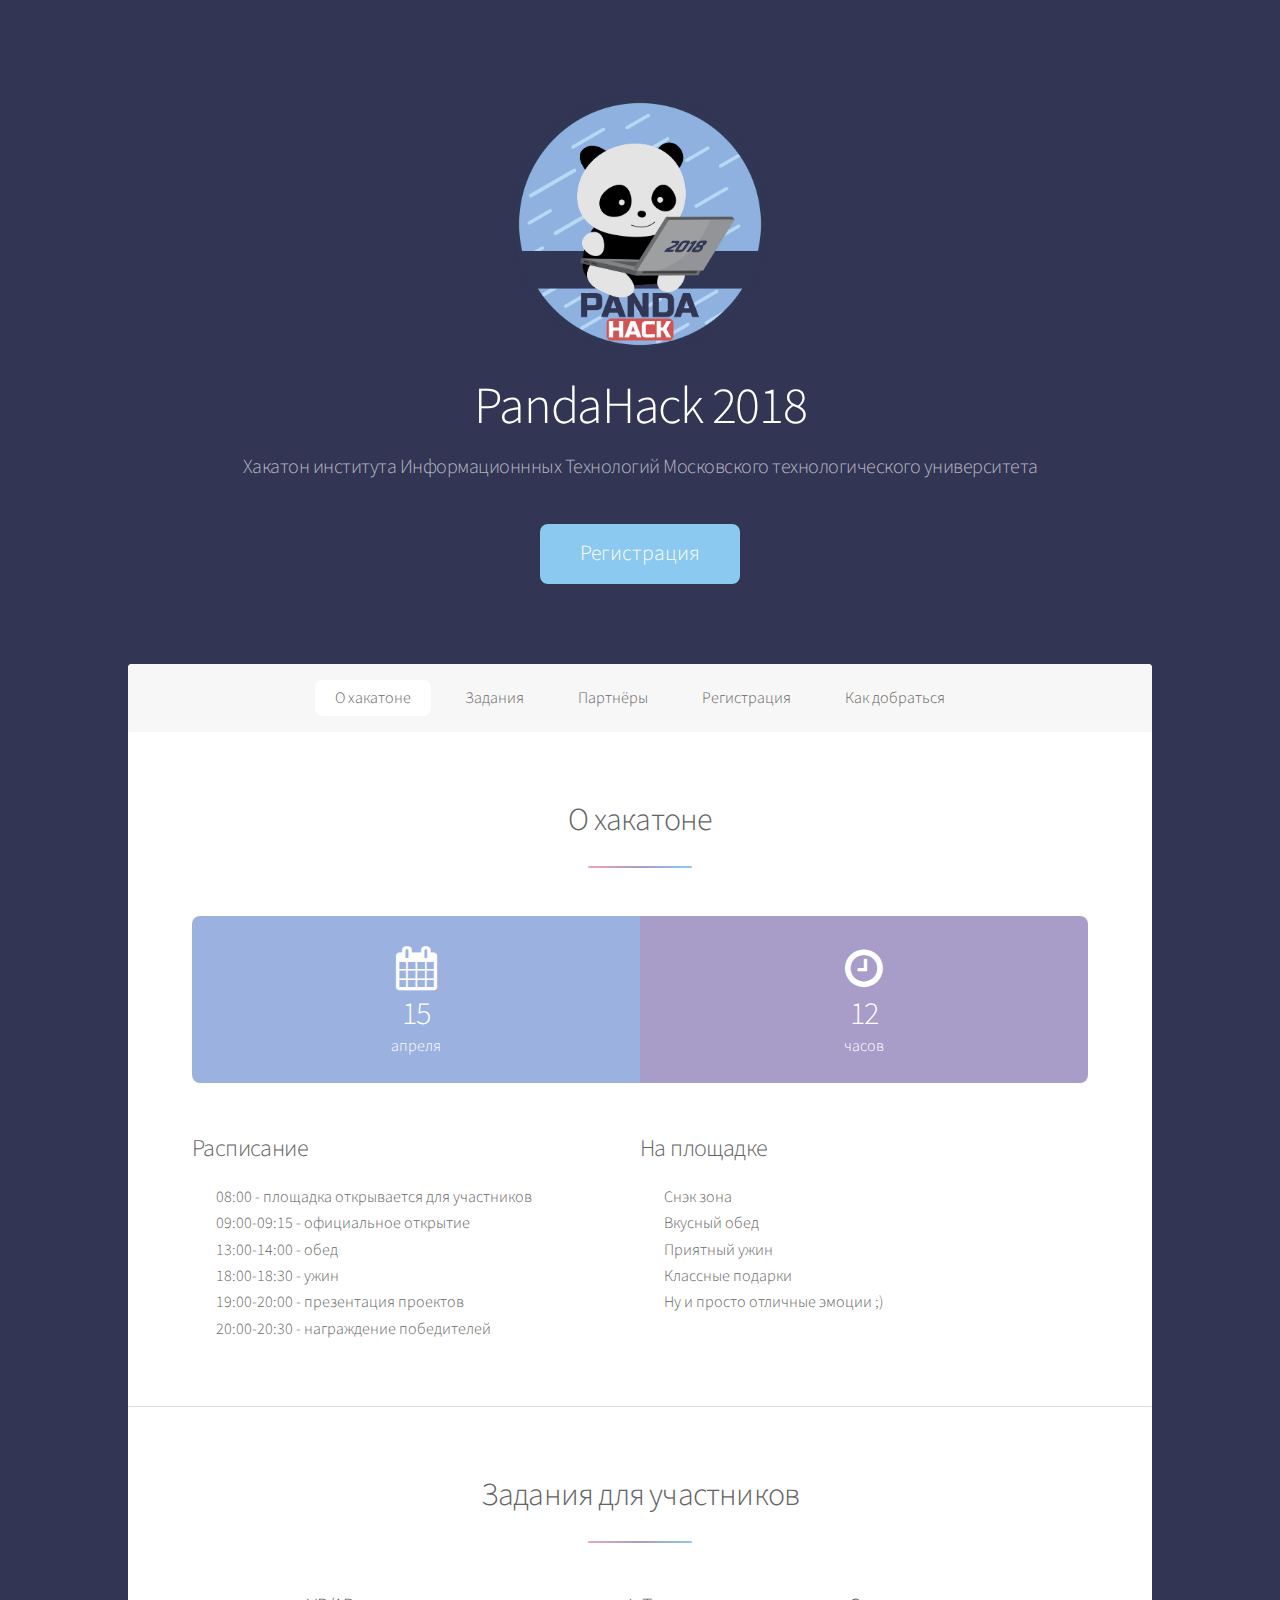
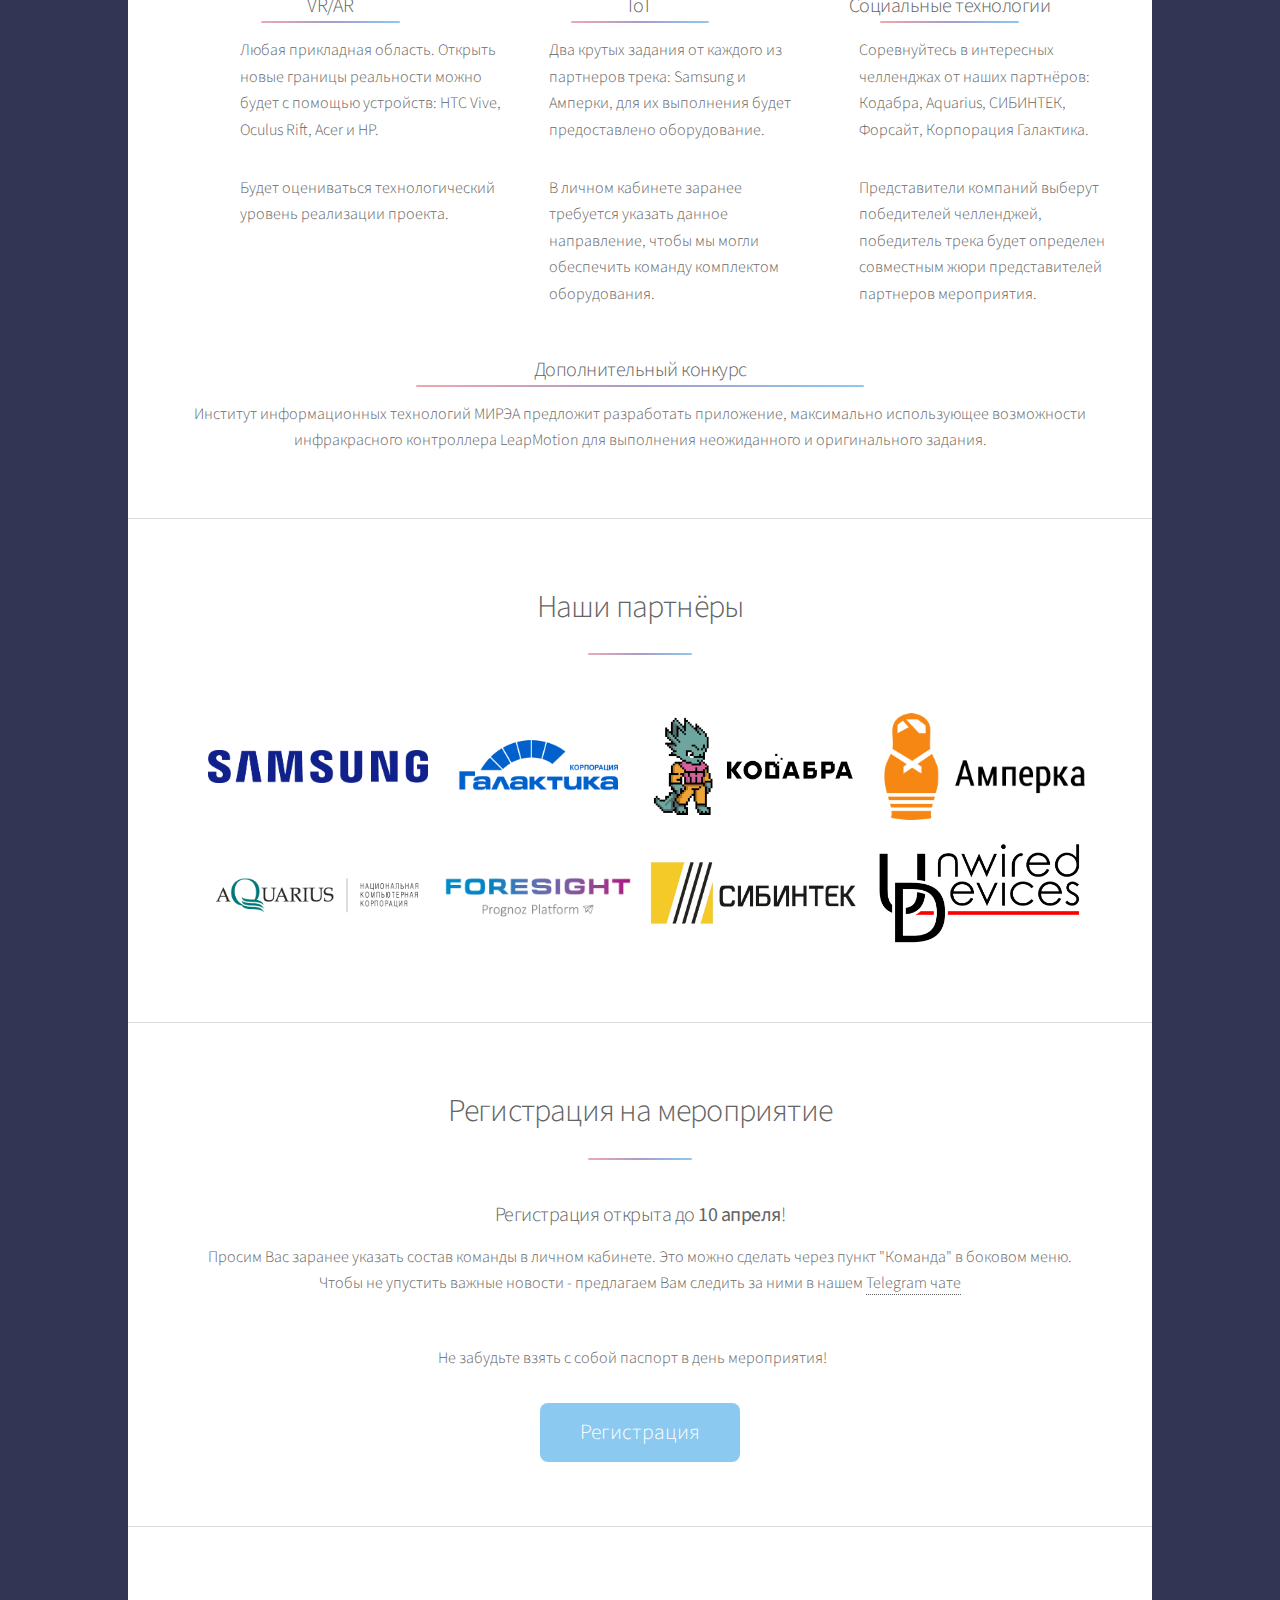
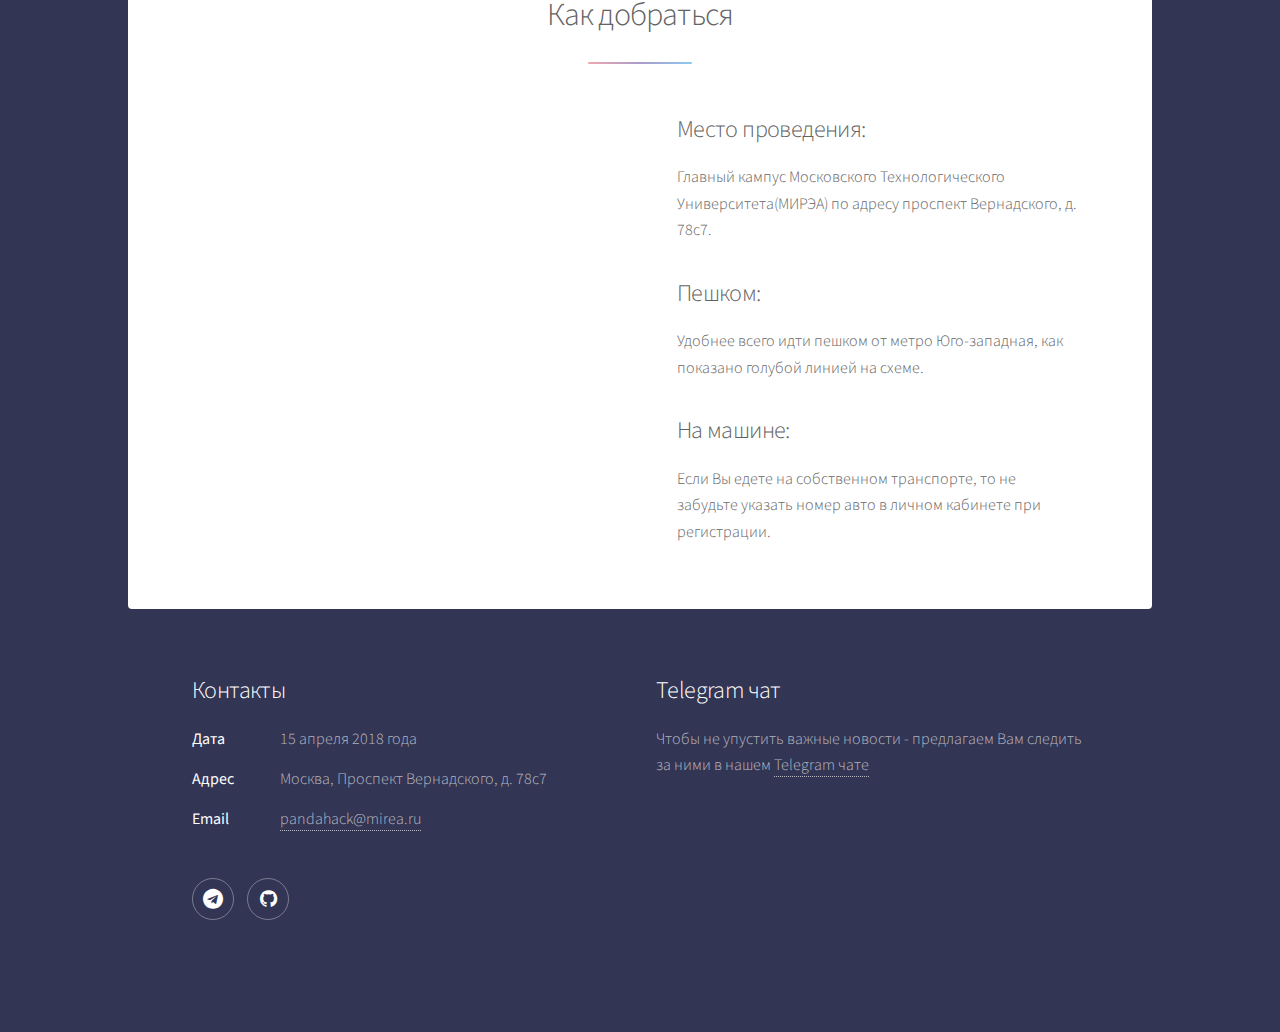
==== commit d6fd9944: "update tasks section" ====
--- a/index.html
+++ b/index.html
@@ -118,23 +118,53 @@
         <section id="tasks" class="main special">
             <header class="major">
                 <h2>Задания для участников</h2>
-                <h3>Основные направления</h3>
             </header>
 
             <ul class="features">
-                <li class="">
-                    <span class="icon major style3 fa-desktop"></span>
-                    <h3>VR/AR</h3>
-                </li>
-                <li>
-                    <span class="icon major style1 fa-microchip"></span>
-                    <h3>IoT</h3>
-                </li>
-                <li>
-                    <span class="icon major style4 fa-users"></span>
-                    <h3>Социальные технологии</h3>
+                <li class="tasks-list">
+                    <h3 class="nice-h3">VR/AR</h3>
+                    <ul>
+                       <li>
+                           <p>
+                               Любая прикладная область. Открыть новые границы реальности можно будет с помощью устройств: HTC Vive, Oculus Rift, Acer и HP.
+                           </p>
+                           <p>
+                               Будет оцениваться технологический уровень реализации проекта.
+                           </p>
+                       </li>
+                    </ul>
+                </li>
+                <li class="tasks-list">
+                    <h3 class="nice-h3">IoT</h3>
+                    <ul>
+                        <li>
+                            <p>
+                                Два крутых задания от каждого из партнеров трека: Samsung и Амперки, для их выполнения будет предоставлено оборудование.
+                            </p>
+                            <p>
+                                В личном кабинете заранее требуется указать данное направление, чтобы мы могли обеспечить команду комплектом оборудования.
+                            </p>
+                        </li>
+                    </ul>
+                </li>
+                <li class="tasks-list">
+                    <h3 class="nice-h3">Социальные технологии</h3>
+                    <ul>
+                        <li>
+                            <p>
+                                Соревнуйтесь в интересных челленджах от наших партнёров: Кодабра, Aquarius, СИБИНТЕК, Форсайт, Корпорация Галактика.
+                            </p>
+                            <p>
+                                Представители компаний выберут победителей челленджей, победитель трека будет определен совместным жюри представителей партнеров мероприятия.
+                            </p>
+                        </li>
+                    </ul>
                 </li>
             </ul>
+            <h3 class="nice-h3">Дополнительный конкурс</h3>
+            <p>
+                Институт информационных технологий МИРЭА предложит разработать приложение, максимально использующее возможности инфракрасного контроллера LeapMotion для выполнения неожиданного и оригинального задания.
+            </p>
         </section>
 
         <!-- Second Section -->
--- a/assets/css/adds.css
+++ b/assets/css/adds.css
@@ -127,4 +127,28 @@
 
 .partners img{
     max-width: 100%;
+}
+
+.tasks-list ul{
+    list-style: none;
+}
+
+.tasks-list li{
+    width: 100%;
+    text-align: left;
+}
+
+
+.nice-h3:after{
+    display: block;
+    content: '';
+    width: 50%;
+    height: 2px;
+    margin: 0 auto;
+    border-radius: 2px;
+    background-color: #dddddd;
+    background-image: -moz-linear-gradient(90deg, #efa8b0, #a89cc8, #8cc9f0);
+    background-image: -webkit-linear-gradient(90deg, #efa8b0, #a89cc8, #8cc9f0);
+    background-image: -ms-linear-gradient(90deg, #efa8b0, #a89cc8, #8cc9f0);
+    background-image: linear-gradient(90deg, #efa8b0, #a89cc8, #8cc9f0);
 }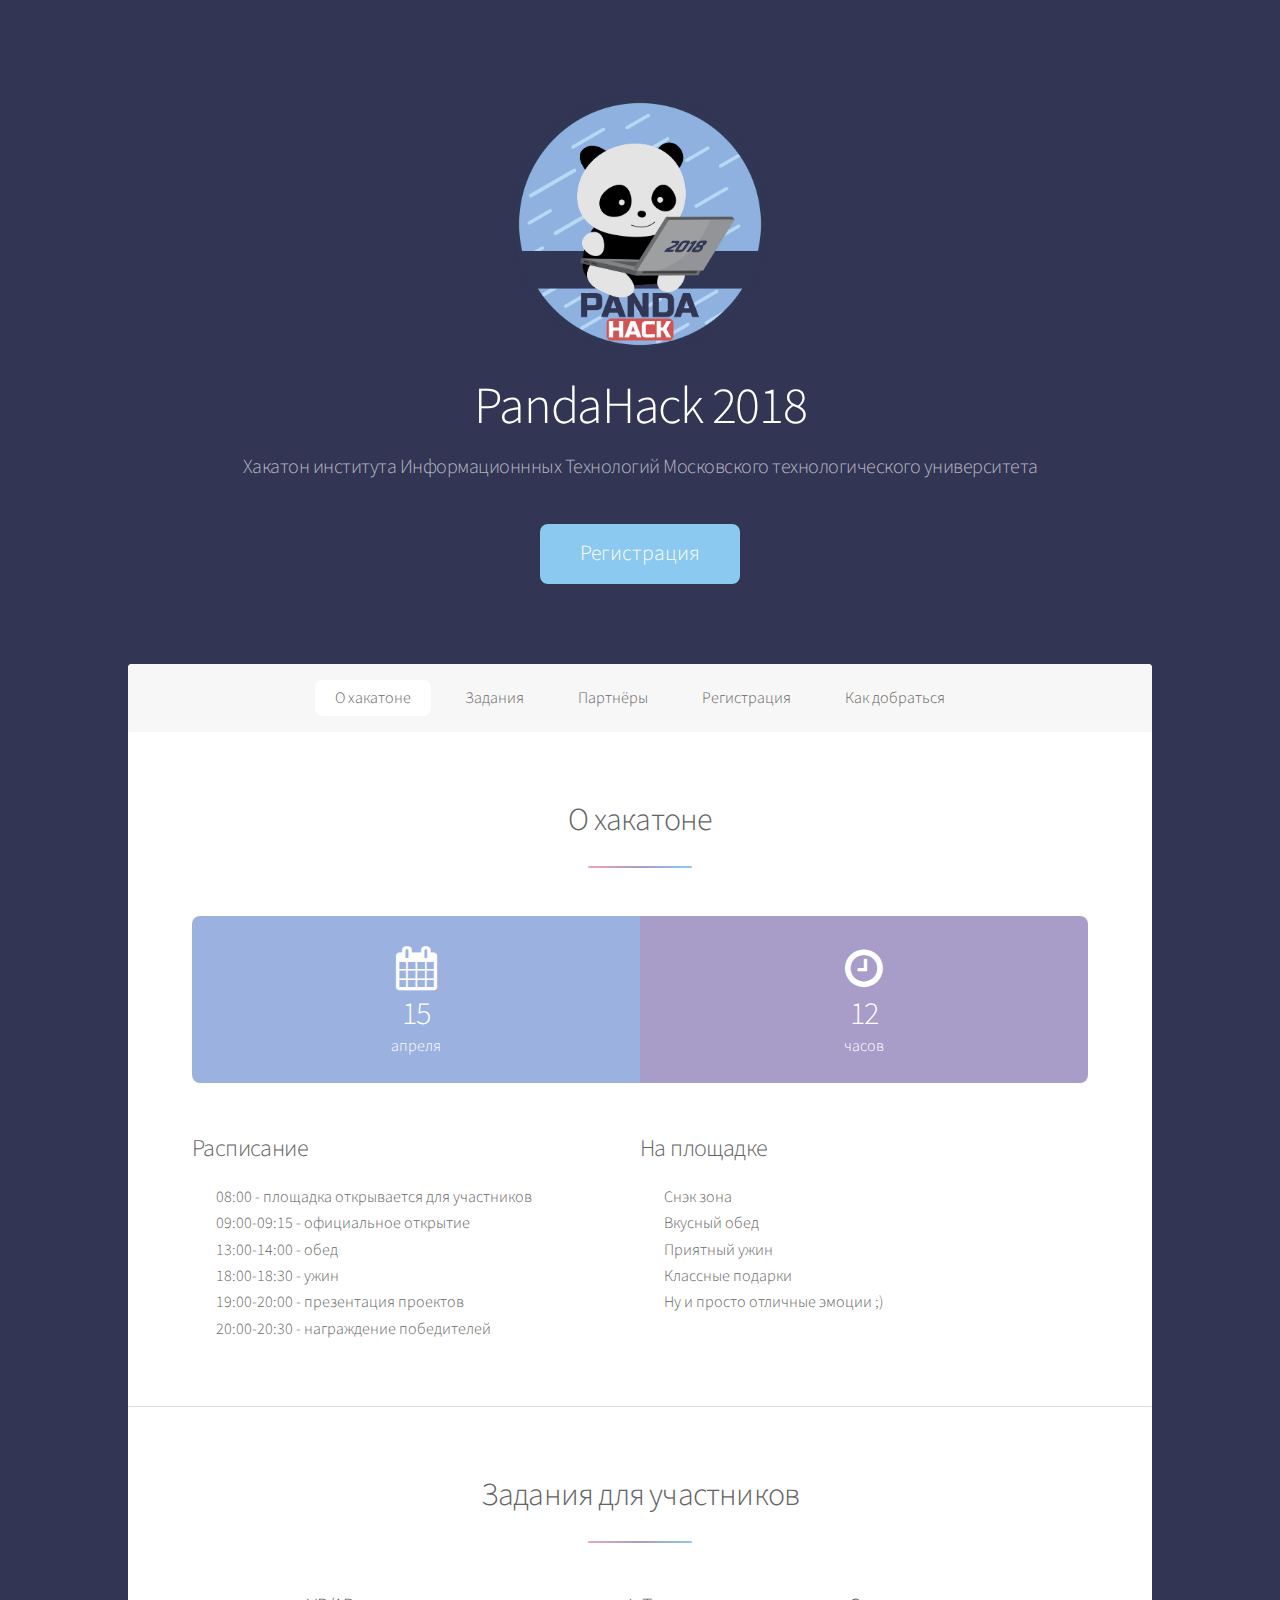
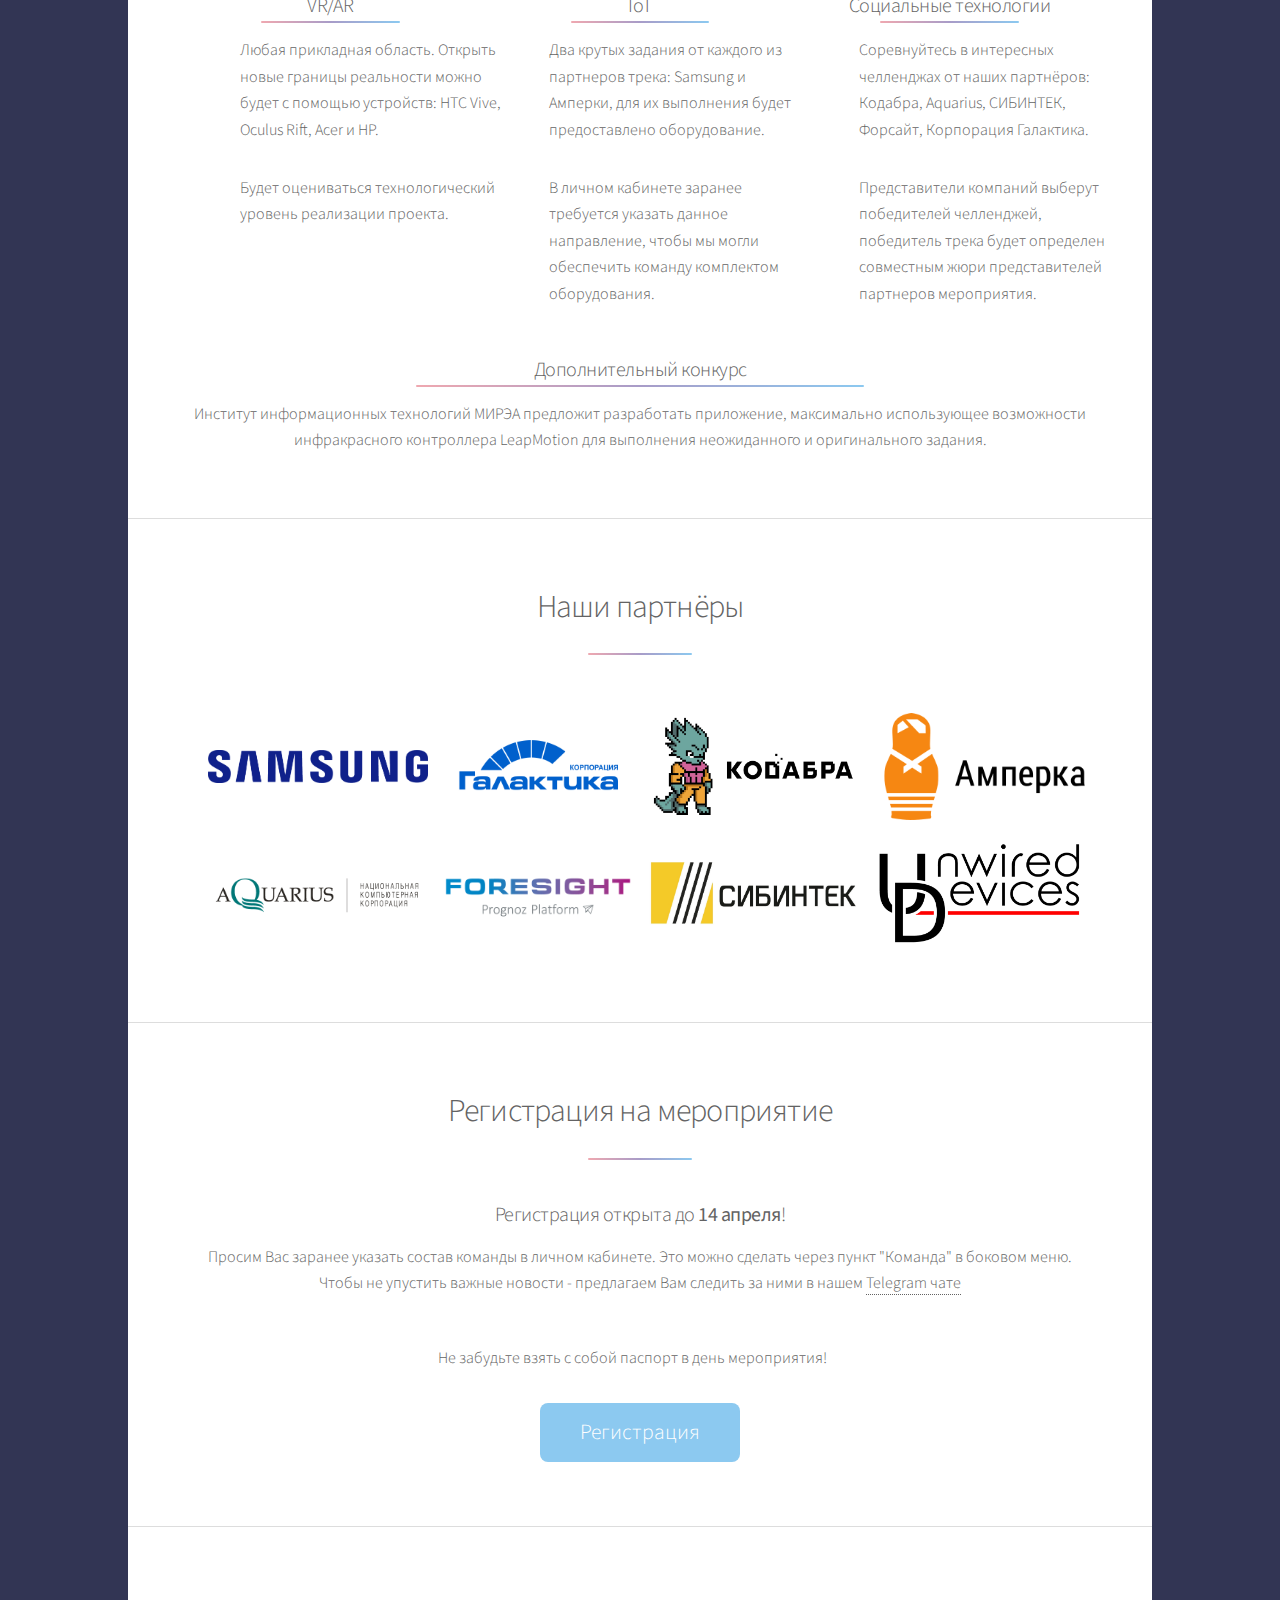
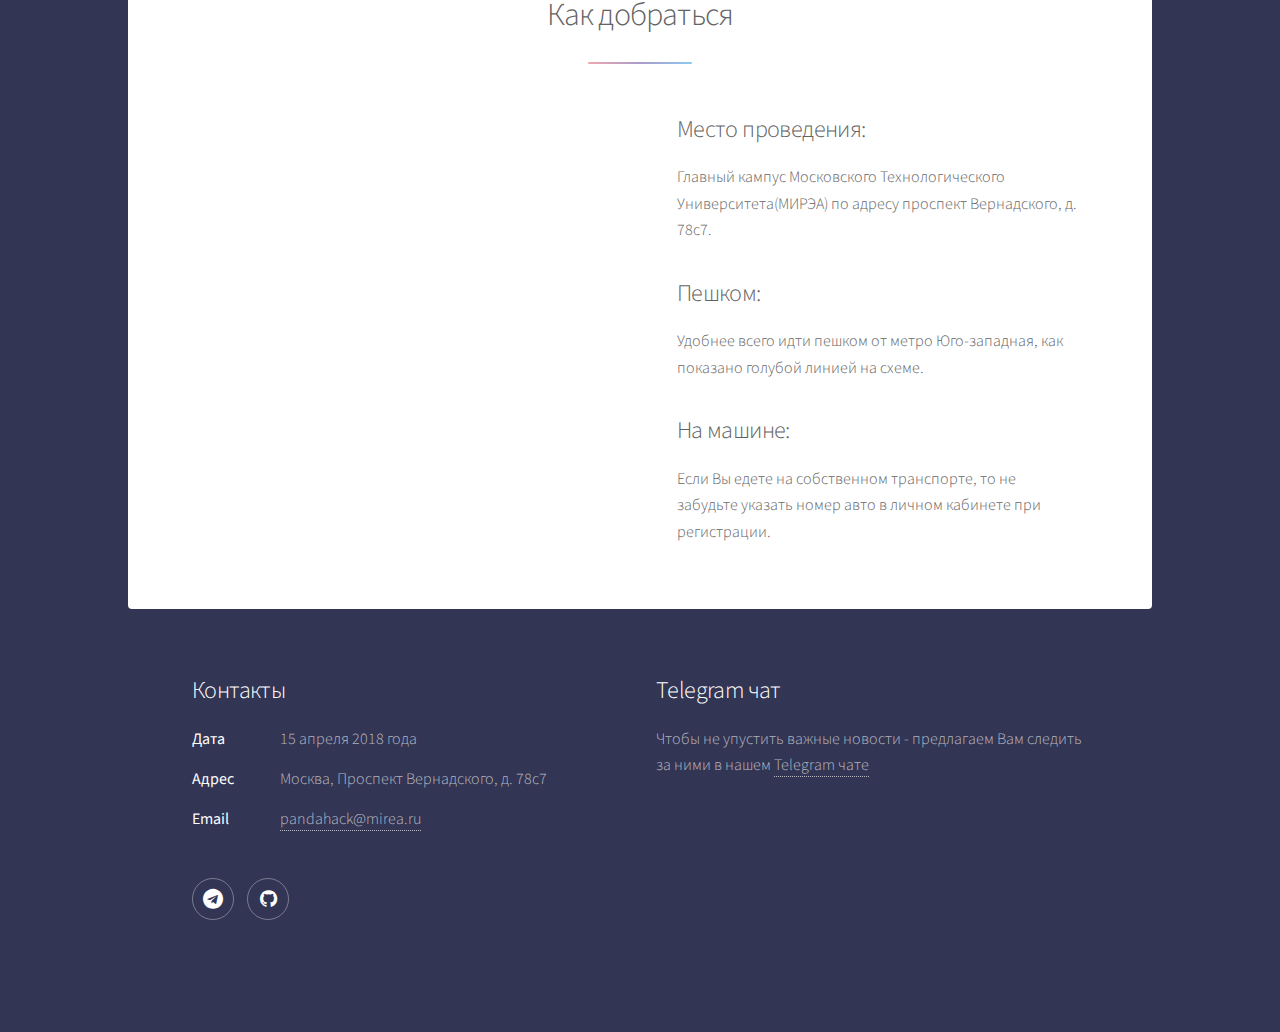
==== commit cd302496: "change registration deadline" ====
--- a/index.html
+++ b/index.html
@@ -206,7 +206,7 @@
             <header class="major">
                 <h2>Регистрация на мероприятие</h2>
                 <p>
-                <h3>Регистрация открыта до <b>10 апреля</b>!</h3>
+                <h3>Регистрация открыта до <b>14 апреля</b>!</h3>
                 Просим Вас заранее указать состав команды в личном кабинете. Это можно сделать через пункт "Команда" в боковом меню.
                 Чтобы не упустить важные новости - предлагаем Вам следить за ними в нашем
                 <a href="https://t.me/pandahackit">Telegram чате</a>
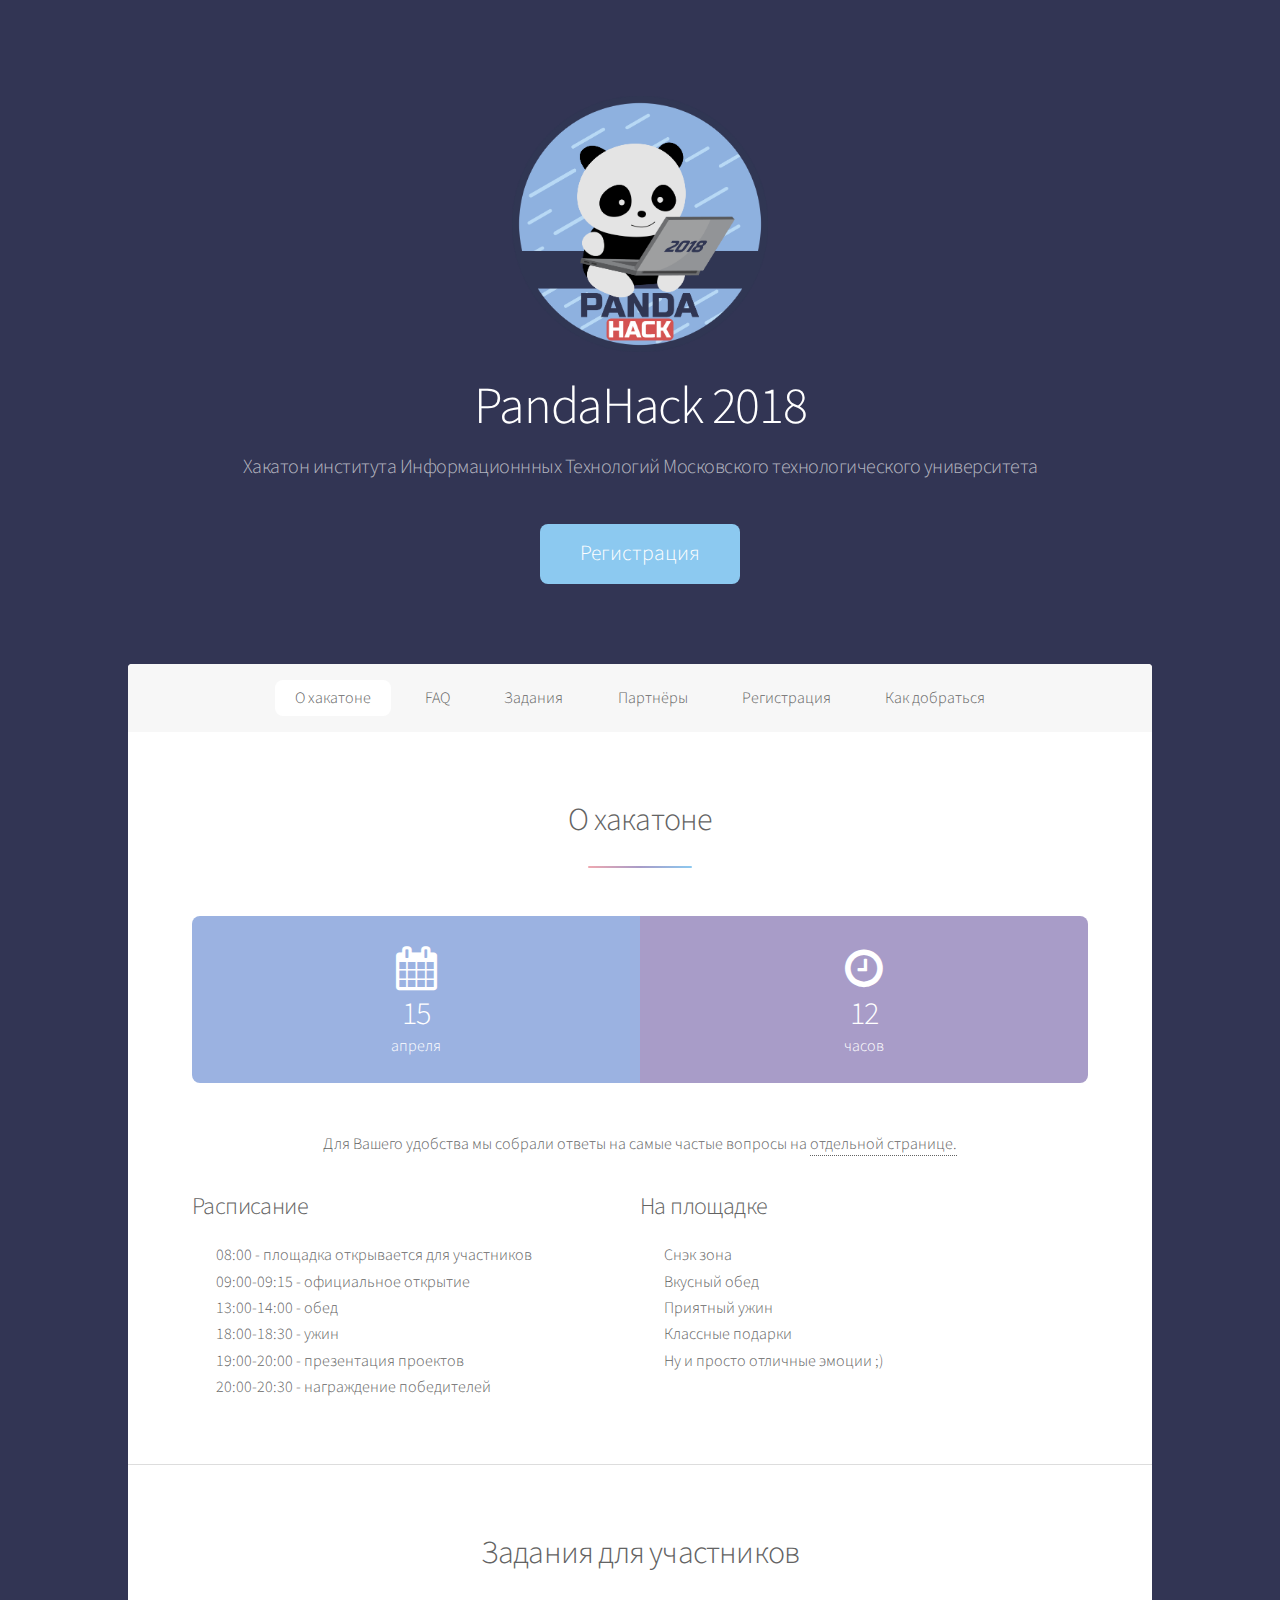
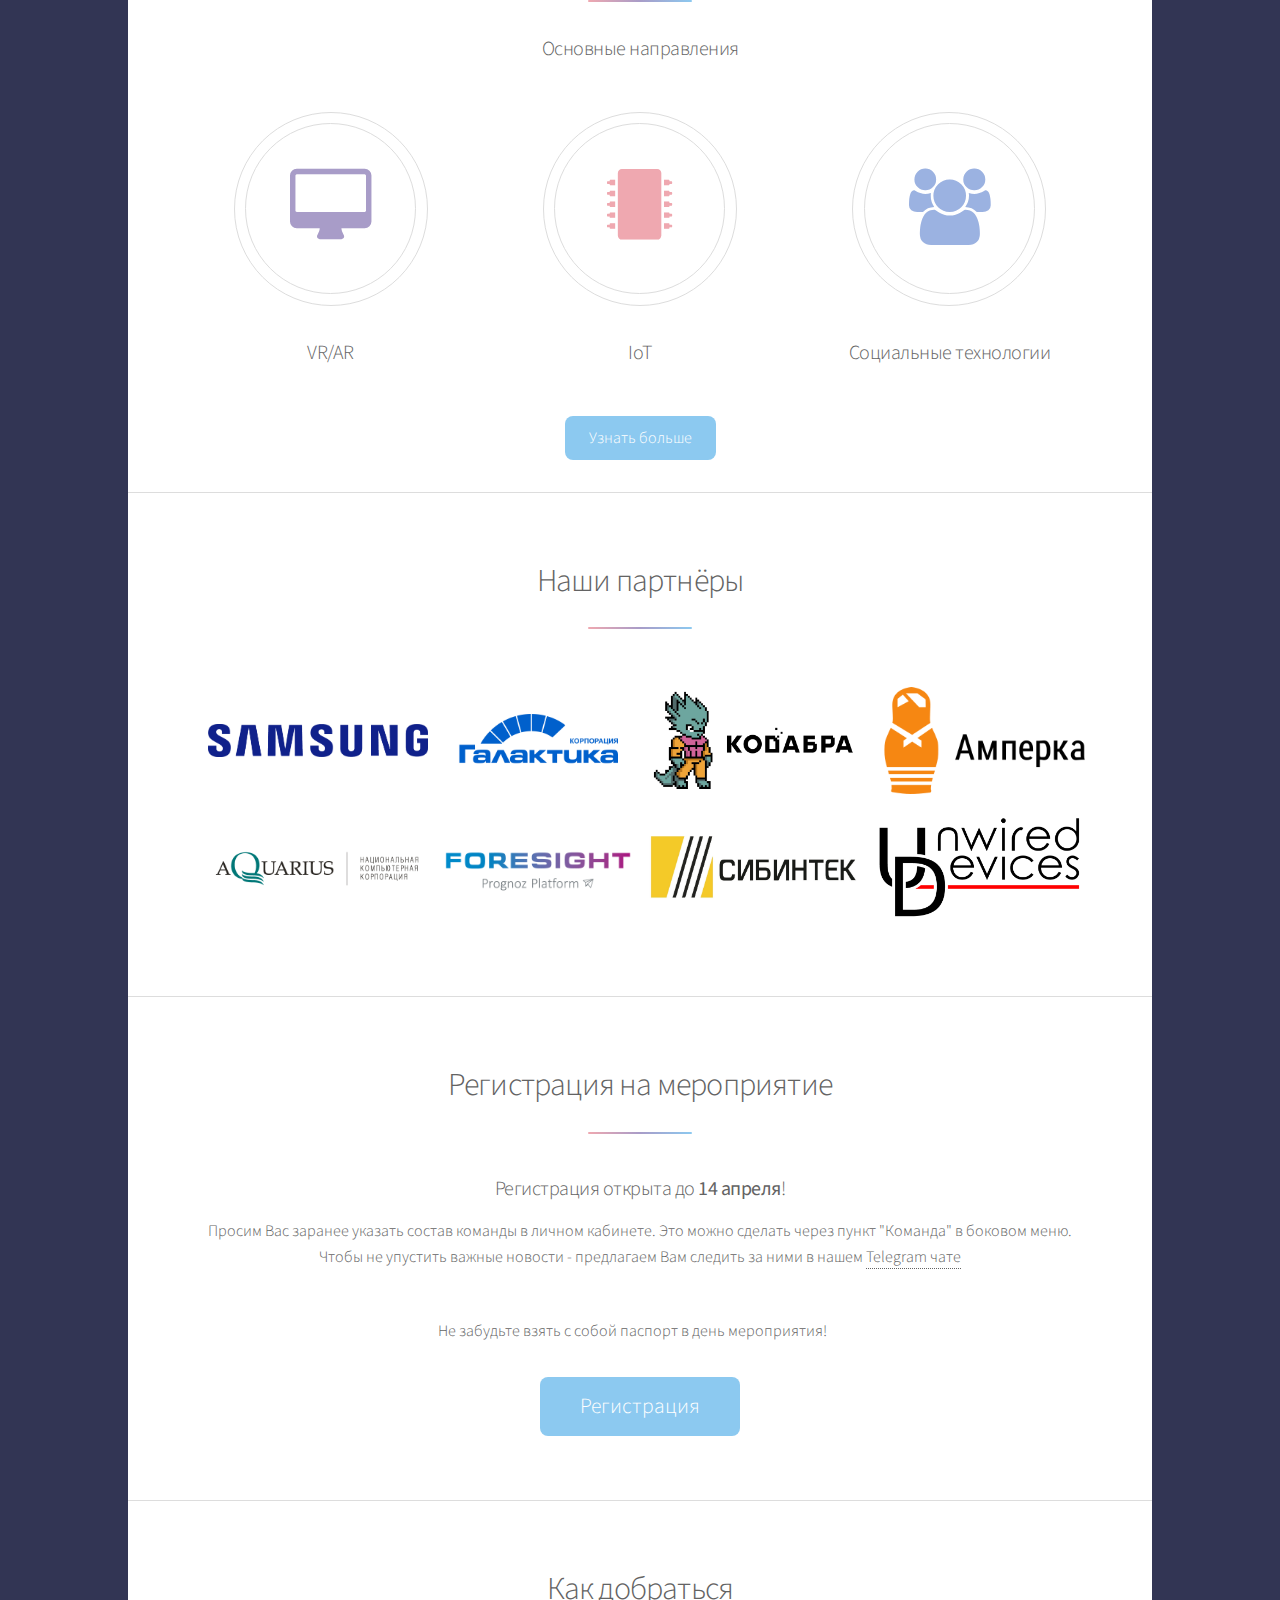
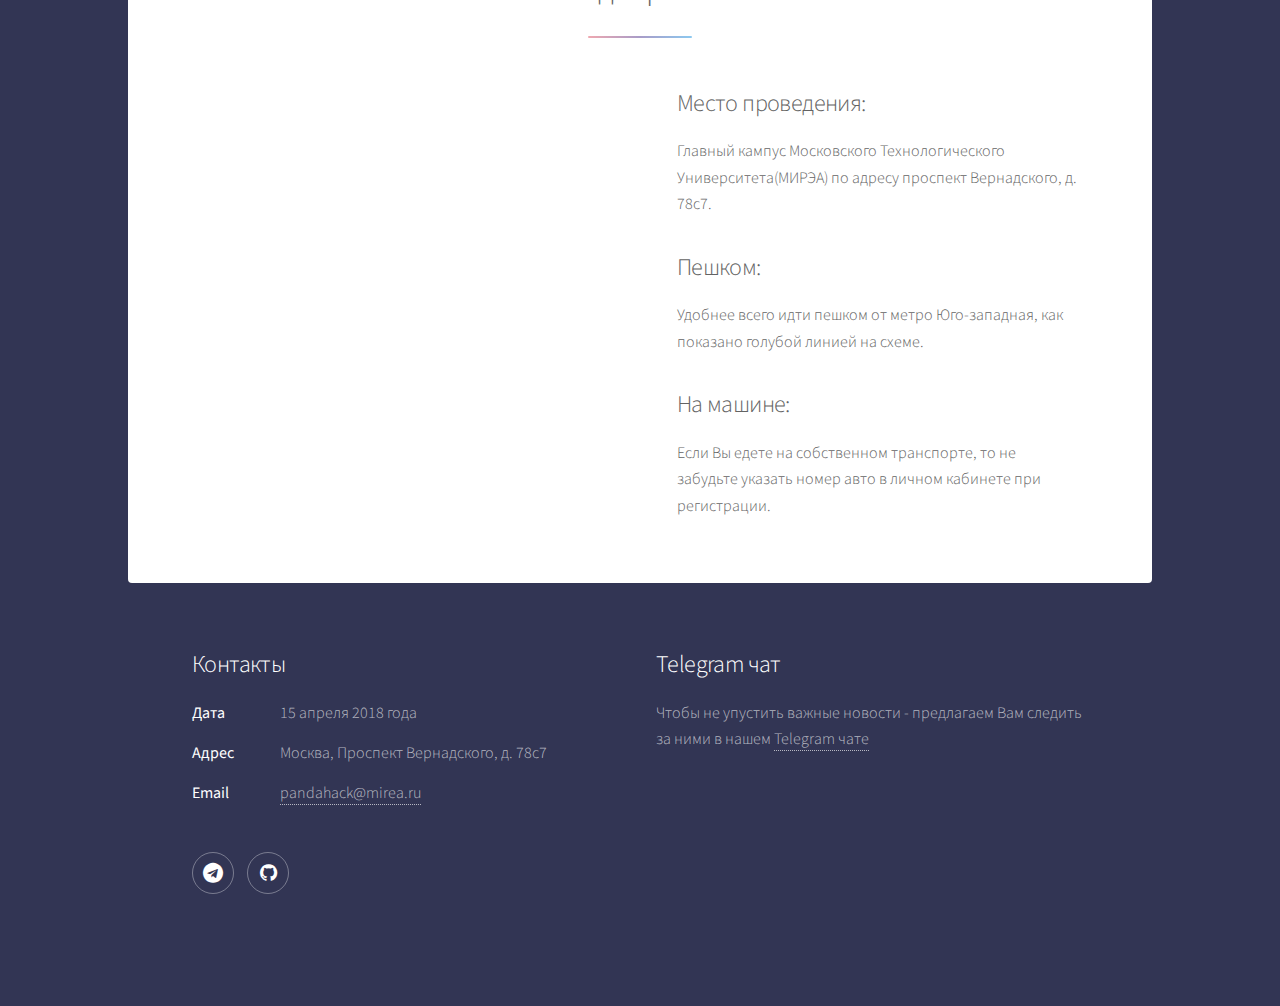
==== commit 4c400e1b: "add links to partners and faq" ====
--- a/index.html
+++ b/index.html
@@ -49,6 +49,7 @@
     <nav id="nav">
         <ul>
             <li><a href="#info" class="active">О хакатоне</a></li>
+            <li><a href="./faq.html">FAQ</a></li>
             <li><a href="#tasks">Задания</a></li>
             <li><a href="#partners">Партнёры</a></li>
             <li><a href="#reg">Регистрация</a></li>
@@ -75,6 +76,12 @@
                     <strong>12</strong> часов
                 </li>
             </ul>
+
+            <p>
+
+                    Для Вашего удобства мы собрали ответы на самые частые вопросы на <a href="./faq.html">отдельной странице.
+                </a>
+            </p>
 
             <div class="about-wrap">
                 <div>
@@ -114,58 +121,34 @@
 
         </section>
 
-        <!-- Second Section -->
         <section id="tasks" class="main special">
             <header class="major">
                 <h2>Задания для участников</h2>
+                <h3>Основные направления</h3>
             </header>
 
             <ul class="features">
-                <li class="tasks-list">
-                    <h3 class="nice-h3">VR/AR</h3>
-                    <ul>
-                       <li>
-                           <p>
-                               Любая прикладная область. Открыть новые границы реальности можно будет с помощью устройств: HTC Vive, Oculus Rift, Acer и HP.
-                           </p>
-                           <p>
-                               Будет оцениваться технологический уровень реализации проекта.
-                           </p>
-                       </li>
-                    </ul>
-                </li>
-                <li class="tasks-list">
-                    <h3 class="nice-h3">IoT</h3>
-                    <ul>
-                        <li>
-                            <p>
-                                Два крутых задания от каждого из партнеров трека: Samsung и Амперки, для их выполнения будет предоставлено оборудование.
-                            </p>
-                            <p>
-                                В личном кабинете заранее требуется указать данное направление, чтобы мы могли обеспечить команду комплектом оборудования.
-                            </p>
-                        </li>
-                    </ul>
-                </li>
-                <li class="tasks-list">
-                    <h3 class="nice-h3">Социальные технологии</h3>
-                    <ul>
-                        <li>
-                            <p>
-                                Соревнуйтесь в интересных челленджах от наших партнёров: Кодабра, Aquarius, СИБИНТЕК, Форсайт, Корпорация Галактика.
-                            </p>
-                            <p>
-                                Представители компаний выберут победителей челленджей, победитель трека будет определен совместным жюри представителей партнеров мероприятия.
-                            </p>
-                        </li>
-                    </ul>
-                </li>
-            </ul>
-            <h3 class="nice-h3">Дополнительный конкурс</h3>
-            <p>
-                Институт информационных технологий МИРЭА предложит разработать приложение, максимально использующее возможности инфракрасного контроллера LeapMotion для выполнения неожиданного и оригинального задания.
-            </p>
-        </section>
+                <li class="">
+                    <span class="icon major style3 fa-desktop"></span>
+                    <h3>VR/AR</h3>
+                </li>
+                <li>
+                    <span class="icon major style1 fa-microchip"></span>
+                    <h3>IoT</h3>
+                </li>
+                <li>
+                    <span class="icon major style4 fa-users"></span>
+                    <h3>Социальные технологии</h3>
+                </li>
+            </ul>
+
+            <a href="https://pandahack.mirea.ru/partners.html" class="button special">
+                Узнать больше
+            </a>
+
+        </section>
+
+
 
         <!-- Second Section -->
         <section id="partners" class="main special">
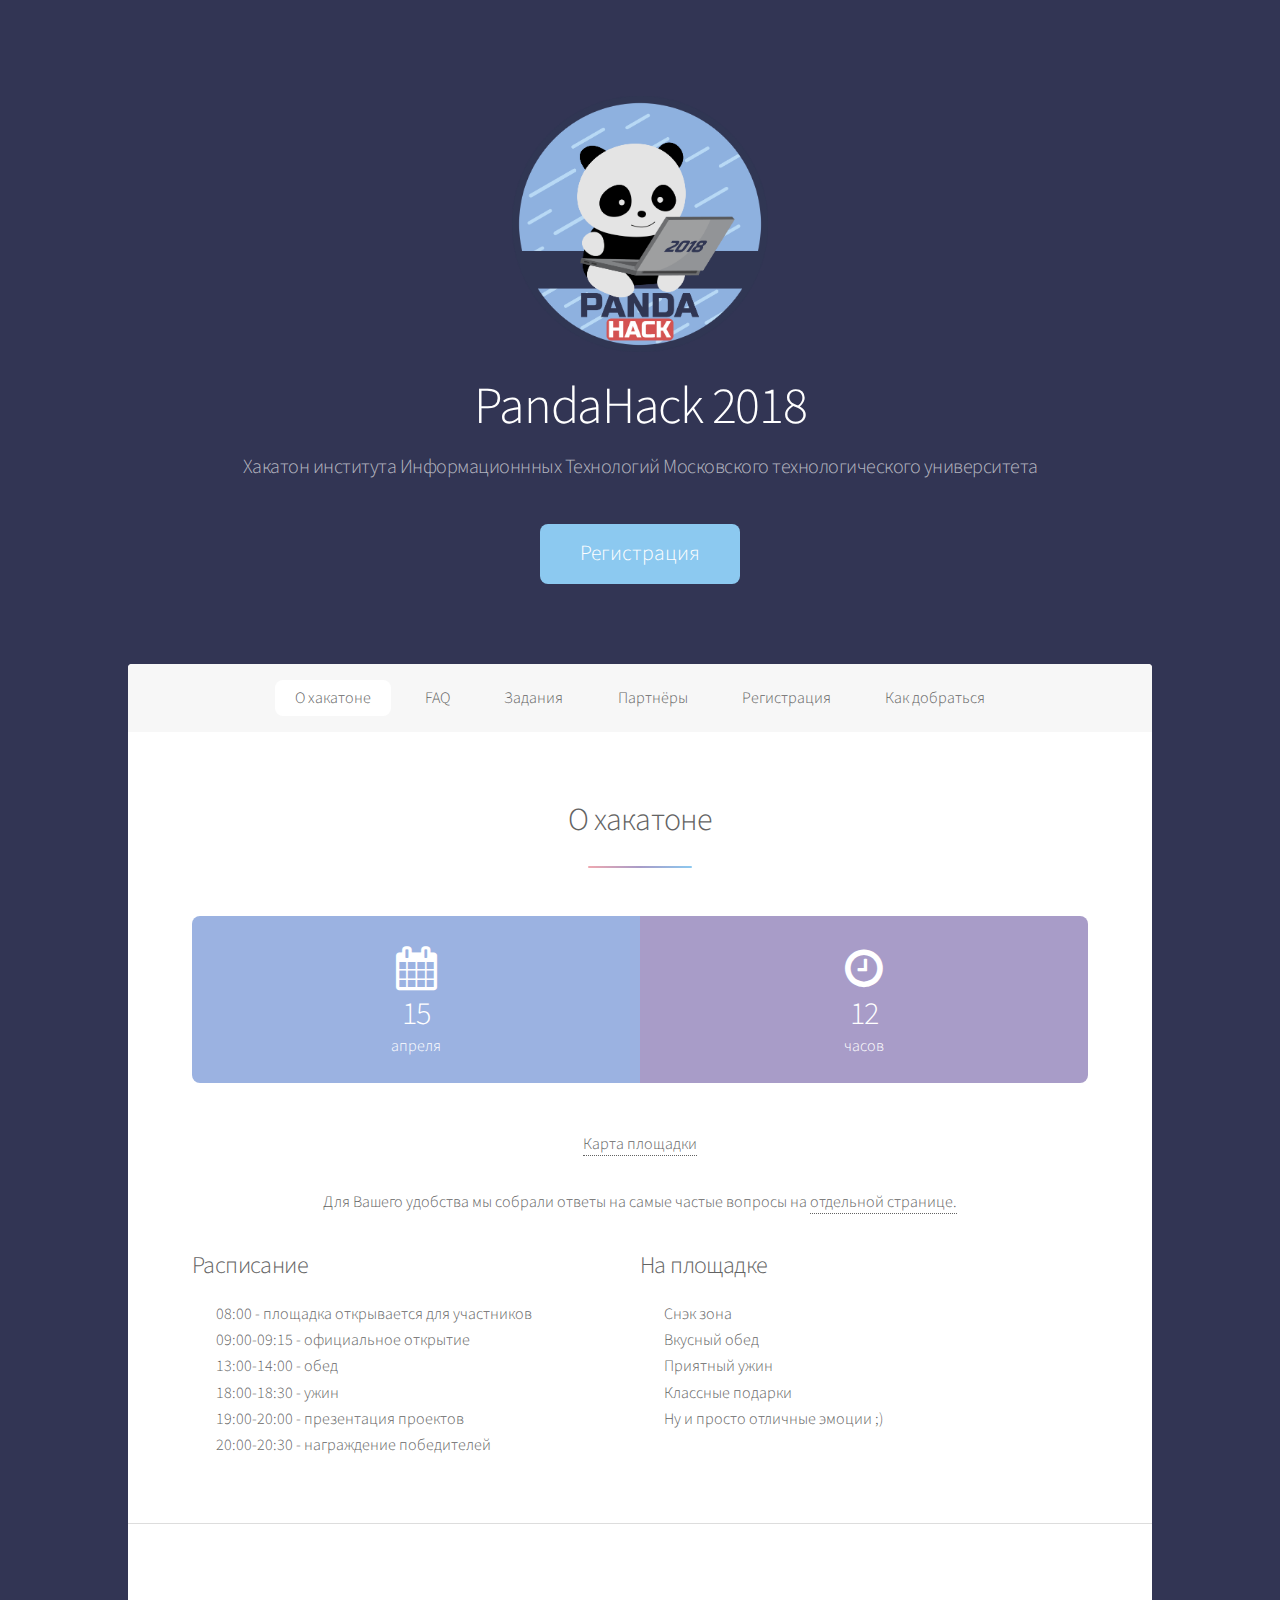
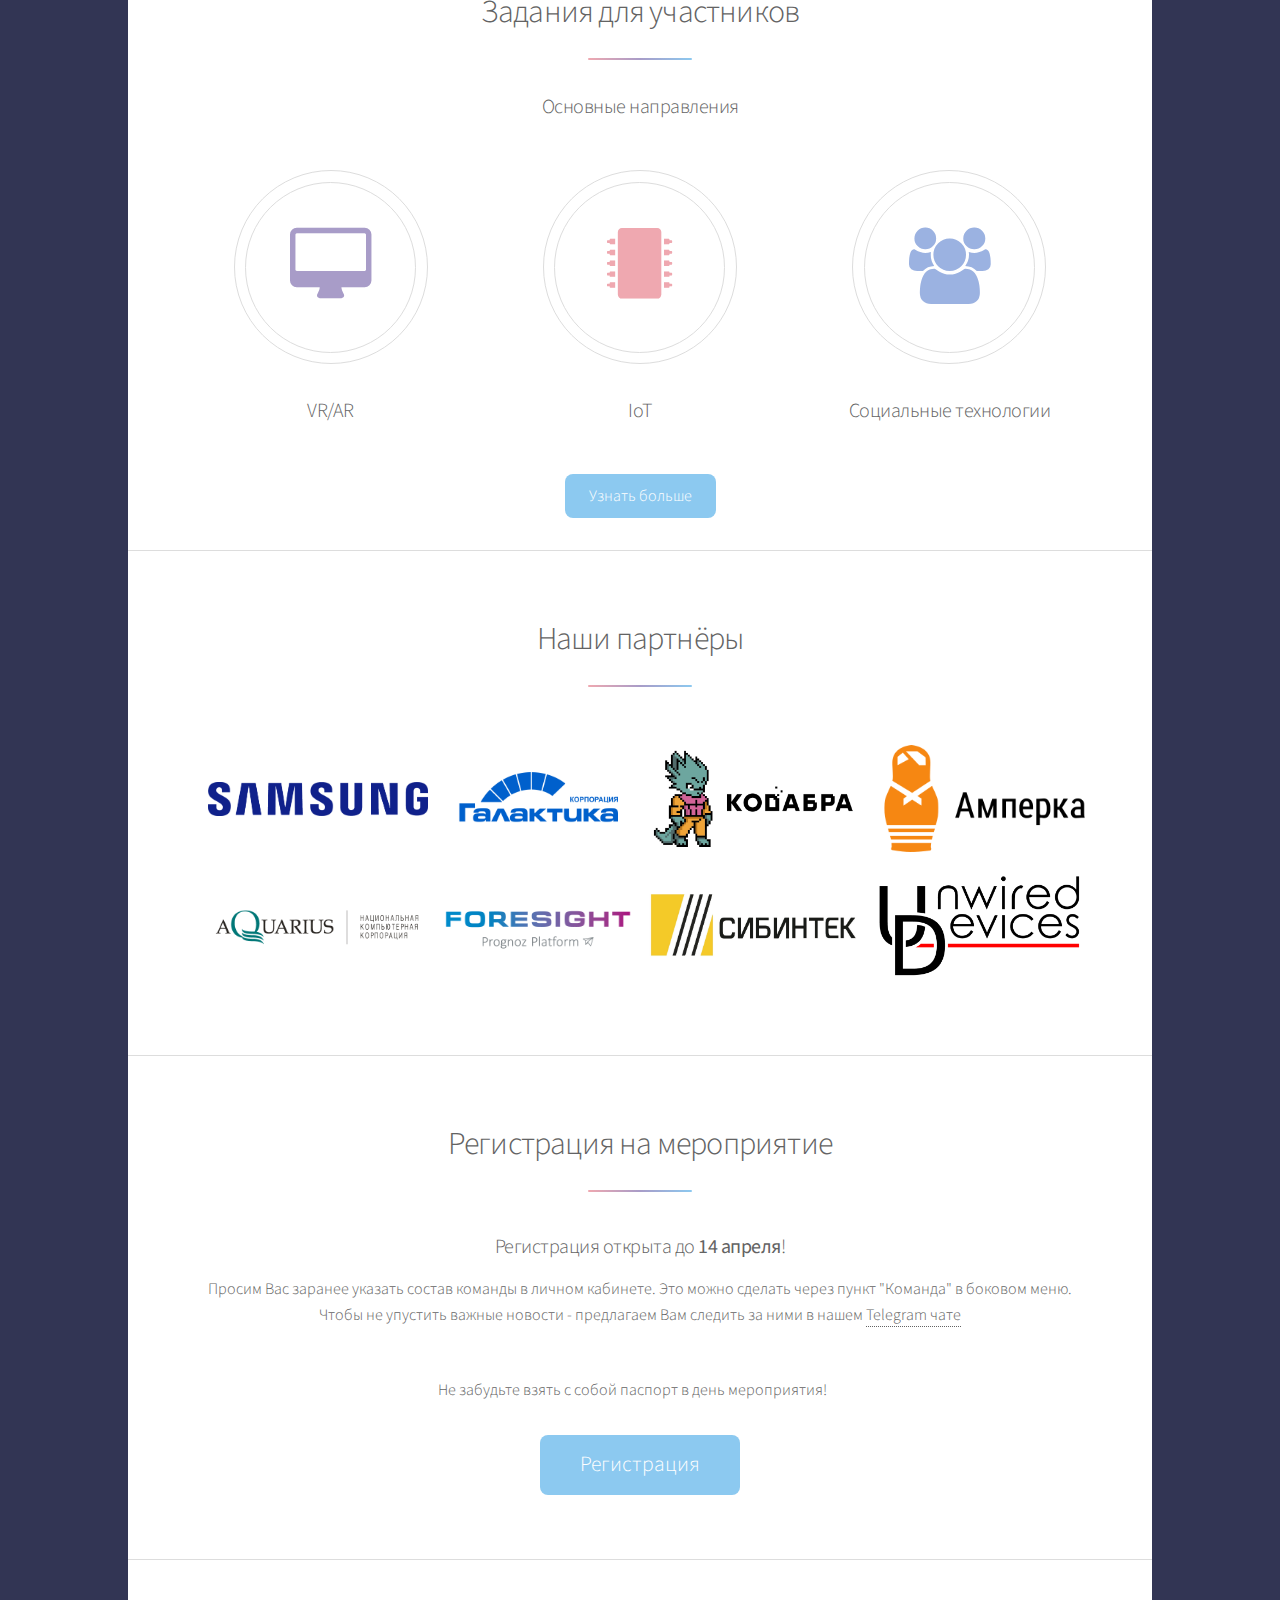
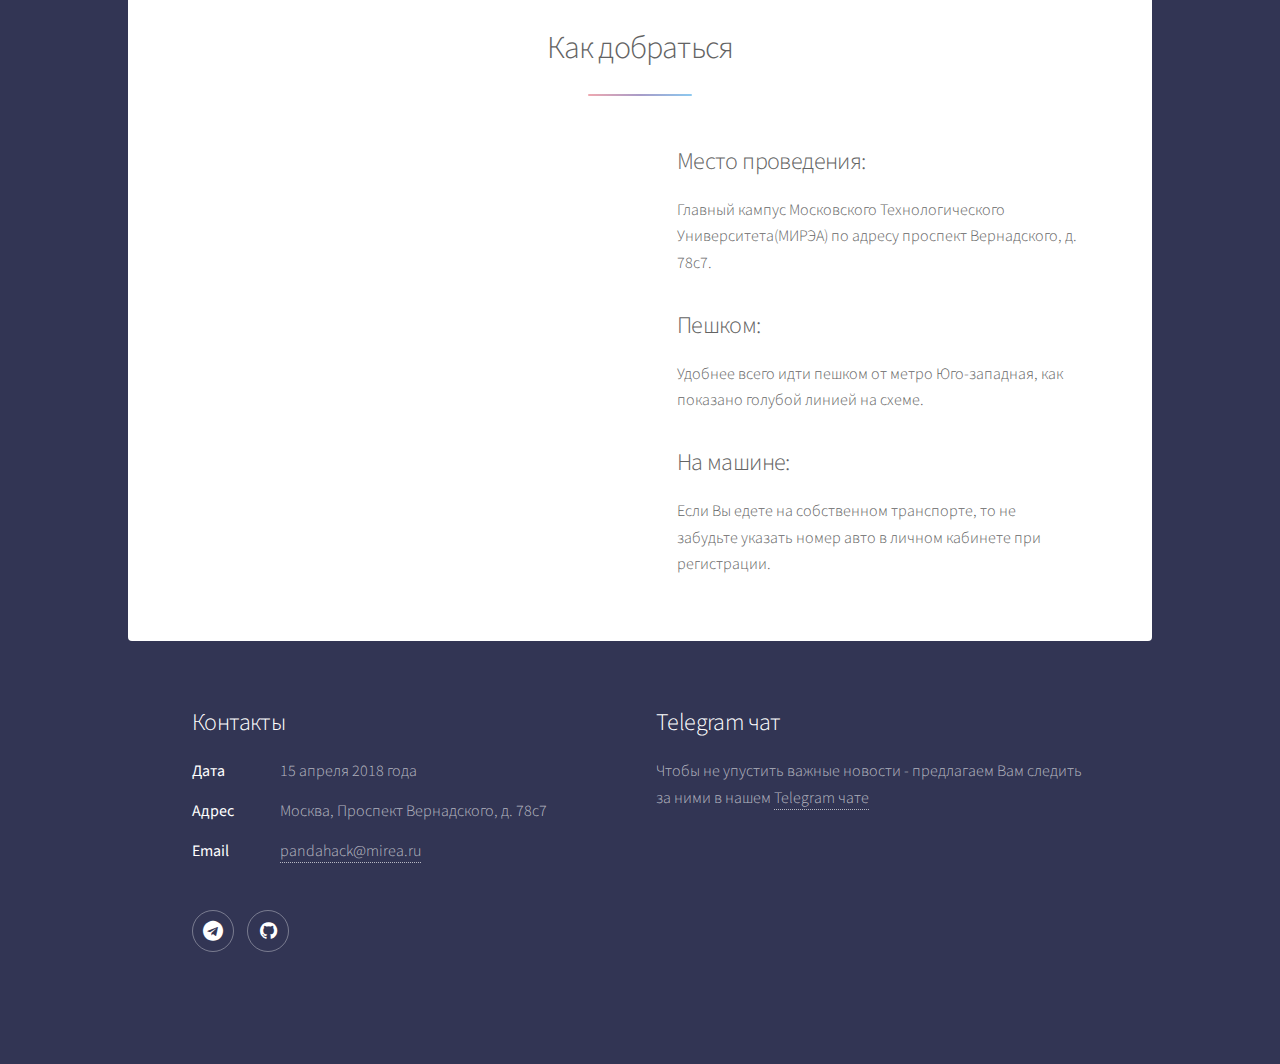
==== commit 526cd3c0: "add link to map" ====
--- a/index.html
+++ b/index.html
@@ -1,284 +1,295 @@
 <!DOCTYPE HTML>
 <html>
 <head>
-    <title>Хакатон PandaHack 2018</title>
-    <meta charset="utf-8"/>
-    <meta name="viewport" content="width=device-width, initial-scale=1"/>
-    <!--[if lte IE 8]>
-    <script src="assets/js/ie/html5shiv.js"></script><![endif]-->
-    <link rel="stylesheet" href="assets/css/main.css"/>
-    <link rel="stylesheet" href="assets/css/adds.css"/>
-    <!--[if lte IE 9]>
-    <link rel="stylesheet" href="assets/css/ie9.css"/><![endif]-->
-    <!--[if lte IE 8]>
-    <link rel="stylesheet" href="assets/css/ie8.css"/><![endif]-->
-
-
-    <!-- Icon in the highest resolution we need it for -->
-    <link rel="icon" sizes="192x192" href="images/icon192.png">
-
-    <!-- Apple Touch Icon (reuse 192px icon.png) -->
-    <link rel="apple-touch-icon" href="images/icon192.png">
-
-    <meta property="og:url" content="https://pandahack.mirea.ru">
-    <meta property="og:type" content="website">
-    <meta property="og:title" content="Хакатон PandaHack 2018">
-    <meta property="og:image" content="https://pandahack.mirea.ru/images/preview.jpg">
-    <meta property="og:description" content="Хакатон PandaHack 2018. 15 апреля 2018 года. Москва.">
-    <meta property="og:site_name" content="Хакатон PandaHack 2018">
-    <meta property="og:locale" content="ru_RU">
+  <title>Хакатон PandaHack 2018</title>
+  <meta charset="utf-8"/>
+  <meta name="viewport" content="width=device-width, initial-scale=1"/>
+  <!--[if lte IE 8]>
+  <script src="assets/js/ie/html5shiv.js"></script><![endif]-->
+  <link rel="stylesheet" href="assets/css/main.css"/>
+  <link rel="stylesheet" href="assets/css/adds.css"/>
+  <!--[if lte IE 9]>
+  <link rel="stylesheet" href="assets/css/ie9.css"/><![endif]-->
+  <!--[if lte IE 8]>
+  <link rel="stylesheet" href="assets/css/ie8.css"/><![endif]-->
+
+  <!-- Icon in the highest resolution we need it for -->
+  <link rel="icon" sizes="192x192" href="images/icon192.png">
+
+  <!-- Apple Touch Icon (reuse 192px icon.png) -->
+  <link rel="apple-touch-icon" href="images/icon192.png">
+
+  <meta property="og:url" content="https://pandahack.mirea.ru">
+  <meta property="og:type" content="website">
+  <meta property="og:title" content="Хакатон PandaHack 2018">
+  <meta property="og:image" content="https://pandahack.mirea.ru/images/preview.jpg">
+  <meta property="og:description" content="Хакатон PandaHack 2018. 15 апреля 2018 года. Москва.">
+  <meta property="og:site_name" content="Хакатон PandaHack 2018">
+  <meta property="og:locale" content="ru_RU">
+
+  <!-- Experimental no cache -->
+  <!--<meta http-equiv="Cache-Control" content="no-cache, no-store, must-revalidate" />-->
+  <!--<meta http-equiv="Pragma" content="no-cache" />-->
+  <!--<meta http-equiv="Expires" content="0" />-->
 </head>
 <body>
 
 <!-- Wrapper -->
 <div id="wrapper">
 
-    <!-- Header -->
-    <header id="header" class="alt">
-        <span class="logo"><img src="images/pandahack2018.png" alt=""/></span>
-        <h1>PandaHack 2018</h1>
-        <p>Хакатон института Информационнных Технологий Московского технологического университета<br/>
+  <!-- Header -->
+  <header id="header" class="alt">
+    <span class="logo"><img src="images/pandahack2018.png" alt=""/></span>
+    <h1>PandaHack 2018</h1>
+    <p>Хакатон института Информационнных Технологий Московского технологического университета<br/>
+    <ul class="actions">
+      <li>
+        <a href="https://pandahack.mirea.top/" class="button special big">Регистрация</a>
+      </li>
+    </ul>
+  </header>
+
+  <!-- Nav -->
+  <nav id="nav">
+    <ul>
+      <li><a href="#info" class="active">О хакатоне</a></li>
+      <li><a href="./faq.html">FAQ</a></li>
+      <li><a href="#tasks">Задания</a></li>
+      <li><a href="#partners">Партнёры</a></li>
+      <li><a href="#reg">Регистрация</a></li>
+      <!--<li><a href="#experts">Эксперты</a></li>-->
+      <!--<li><a href="#thanks">При поддержке</a></li>-->
+      <li><a href="#where">Как добраться</a></li>
+    </ul>
+  </nav>
+
+  <!-- Main -->
+  <div id="main">
+
+    <!-- First Section -->
+    <section id="info" class="main special">
+      <header class="major">
+        <h2>О хакатоне</h2>
+      </header>
+
+      <ul class="statistics">
+        <li class="style4">
+          <span class="icon fa-calendar"></span>
+          <strong>15</strong> апреля
+        </li>
+        <li class="style3">
+          <span class="icon fa-clock-o"></span>
+          <strong>12</strong> часов
+        </li>
+      </ul>
+
+      <p><a href="./map.html">Карта площадки</a></p>
+      <p>Для Вашего удобства мы собрали ответы на самые частые вопросы на <a href="./faq.html">отдельной странице.</a></p>
+
+      <div class="about-wrap">
+        <div>
+          <h2>Расписание</h2>
+          <ul>
+            <li>
+              08:00 - площадка открывается для участников
+            </li>
+            <li>
+              09:00-09:15 - официальное открытие
+            </li>
+            <li>
+              13:00-14:00 - обед
+            </li>
+            <li>
+              18:00-18:30 - ужин
+            </li>
+            <li>
+              19:00-20:00 - презентация проектов
+            </li>
+            <li>
+              20:00-20:30 - награждение победителей
+            </li>
+          </ul>
+        </div>
+        <div>
+          <h2>На площадке</h2>
+          <ul>
+            <li>Снэк зона</li>
+            <li>Вкусный обед</li>
+            <li>Приятный ужин</li>
+            <li>Классные подарки</li>
+            <li>Ну и просто отличные эмоции ;)</li>
+          </ul>
+        </div>
+      </div>
+    </section>
+
+    <section id="faq-mobile-link" class="main special faq-mobile-link">
+      <header class="major">
+        <h2>FAQ</h2>
+      </header>
+
+      <ul class="features">
+        <li>
+          <p>Для Вашего удобства мы собрали ответы на самые частые вопросы на <a href="./faq.html">отдельной странице.</a></p>
+        </li>
+      </ul>
+
+      <a href="./faq.html" class="button special">
+        Перейти к FAQ
+      </a>
+    </section>
+
+    <section id="tasks" class="main special">
+      <header class="major">
+        <h2>Задания для участников</h2>
+        <h3>Основные направления</h3>
+      </header>
+
+      <ul class="features">
+        <li>
+          <span class="icon major style3 fa-desktop"></span>
+          <h3>VR/AR</h3>
+        </li>
+        <li>
+          <span class="icon major style1 fa-microchip"></span>
+          <h3>IoT</h3>
+        </li>
+        <li>
+          <span class="icon major style4 fa-users"></span>
+          <h3>Социальные технологии</h3>
+        </li>
+      </ul>
+
+      <a href="./partners.html" class="button special">
+        Узнать больше
+      </a>
+    </section>
+
+    <!-- Second Section -->
+    <section id="partners" class="main special">
+      <header class="major">
+        <h2>Наши партнёры</h2>
+      </header>
+
+      <ul class="partners">
+        <li>
+          <img src="images/partners/samsung.png" alt="Samsung">
+        </li>
+        <li>
+          <img src="images/partners/galaktika.png" alt="Galaktika">
+        </li>
+        <li>
+          <img src="images/partners/codabra.png" alt="Codabra">
+        </li>
+        <li>
+          <img src="images/partners/amperka-h.png" alt="Amperks">
+        </li>
+        <li>
+          <img src="images/partners/aquarius.png" alt="Aquarius">
+        </li>
+        <li>
+          <img src="images/partners/foresight.png" alt="Foresight">
+        </li>
+        <li>
+          <img src="images/partners/sibintek.jpg" alt="Sibintek">
+        </li>
+        <li>
+          <img src="images/partners/unwired.png" alt="Unwired Devices">
+        </li>
+      </ul>
+    </section>
+
+    <!-- Get Started -->
+    <section id="reg" class="main special">
+      <header class="major">
+        <h2>Регистрация на мероприятие</h2>
+        <p>
+        <h3>Регистрация открыта до <b>14 апреля</b>!</h3>
+        Просим Вас заранее указать состав команды в личном кабинете. Это можно сделать через пункт "Команда" в боковом меню.
+        Чтобы не упустить важные новости - предлагаем Вам следить за ними в нашем
+        <a href="https://t.me/pandahackit">Telegram чате</a>
+        </p>
+      </header>
+      <footer class="major">
         <ul class="actions">
-            <li>
-                <a href="https://pandahack.mirea.top/" class="button special big">Регистрация</a>
-            </li>
+          <li>
+            <p>
+              Не забудьте взять с собой паспорт в день мероприятия!
+            </p>
+          </li>
+          <br>
+          <li>
+            <a href="https://pandahack.mirea.top/" class="button special big">Регистрация</a>
+          </li>
         </ul>
-    </header>
-
-    <!-- Nav -->
-    <nav id="nav">
-        <ul>
-            <li><a href="#info" class="active">О хакатоне</a></li>
-            <li><a href="./faq.html">FAQ</a></li>
-            <li><a href="#tasks">Задания</a></li>
-            <li><a href="#partners">Партнёры</a></li>
-            <li><a href="#reg">Регистрация</a></li>
-            <li><a href="#where">Как добраться</a></li>
-        </ul>
-    </nav>
-
-    <!-- Main -->
-    <div id="main">
-
-        <!-- First Section -->
-        <section id="info" class="main special">
-            <header class="major">
-                <h2>О хакатоне</h2>
-            </header>
-
-            <ul class="statistics">
-                <li class="style4">
-                    <span class="icon fa-calendar"></span>
-                    <strong>15</strong> апреля
-                </li>
-                <li class="style3">
-                    <span class="icon fa-clock-o"></span>
-                    <strong>12</strong> часов
-                </li>
-            </ul>
-
-            <p>
-
-                    Для Вашего удобства мы собрали ответы на самые частые вопросы на <a href="./faq.html">отдельной странице.
-                </a>
-            </p>
-
-            <div class="about-wrap">
-                <div>
-                    <h2>Расписание</h2>
-                    <ul>
-                        <li>
-                            08:00 - площадка открывается для участников
-                        </li>
-                        <li>
-                            09:00-09:15 - официальное открытие
-                        </li>
-                        <li>
-                            13:00-14:00 - обед
-                        </li>
-                        <li>
-                            18:00-18:30 - ужин
-                        </li>
-                        <li>
-                            19:00-20:00 - презентация проектов
-                        </li>
-                        <li>
-                            20:00-20:30 - награждение победителей
-                        </li>
-                    </ul>
-                </div>
-                <div>
-                    <h2>На площадке</h2>
-                    <ul>
-                        <li>Снэк зона</li>
-                        <li>Вкусный обед</li>
-                        <li>Приятный ужин</li>
-                        <li>Классные подарки</li>
-                        <li>Ну и просто отличные эмоции ;)</li>
-                    </ul>
-                </div>
-            </div>
-
-        </section>
-
-        <section id="tasks" class="main special">
-            <header class="major">
-                <h2>Задания для участников</h2>
-                <h3>Основные направления</h3>
-            </header>
-
-            <ul class="features">
-                <li class="">
-                    <span class="icon major style3 fa-desktop"></span>
-                    <h3>VR/AR</h3>
-                </li>
-                <li>
-                    <span class="icon major style1 fa-microchip"></span>
-                    <h3>IoT</h3>
-                </li>
-                <li>
-                    <span class="icon major style4 fa-users"></span>
-                    <h3>Социальные технологии</h3>
-                </li>
-            </ul>
-
-            <a href="https://pandahack.mirea.ru/partners.html" class="button special">
-                Узнать больше
-            </a>
-
-        </section>
-
-
-
-        <!-- Second Section -->
-        <section id="partners" class="main special">
-            <header class="major">
-                <h2>Наши партнёры</h2>
-            </header>
-
-            <ul class="partners">
-                <li class="">
-                    <img src="images/partners/samsung.png" alt="Samsung">
-                </li>
-                <li class="">
-                    <img src="images/partners/galaktika.png" alt="Galaktika">
-                </li>
-                <li class="">
-                    <img src="images/partners/codabra.png" alt="Codabra">
-                </li>
-                <li class="">
-                    <img src="images/partners/amperka-h.png" alt="Amperks">
-                </li>
-                <li class="">
-                    <img src="images/partners/aquarius.png" alt="Aquarius">
-                </li>
-                <li class="">
-                    <img src="images/partners/foresight.png" alt="Foresight">
-                </li>
-                <li class="">
-                    <img src="images/partners/sibintek.jpg" alt="Sibintek">
-                </li>
-                <li class="">
-                    <img src="images/partners/unwired.png" alt="Unwired Devices">
-                </li>
-            </ul>
-        </section>
-
-        <!-- Get Started -->
-        <section id="reg" class="main special">
-            <header class="major">
-                <h2>Регистрация на мероприятие</h2>
-                <p>
-                <h3>Регистрация открыта до <b>14 апреля</b>!</h3>
-                Просим Вас заранее указать состав команды в личном кабинете. Это можно сделать через пункт "Команда" в боковом меню.
-                Чтобы не упустить важные новости - предлагаем Вам следить за ними в нашем
-                <a href="https://t.me/pandahackit">Telegram чате</a>
-                </p>
-            </header>
-            <footer class="major">
-                <ul class="actions">
-                    <li>
-                        <p>
-                            Не забудьте взять с собой паспорт в день мероприятия!
-                        </p>
-                    </li>
-                    <br>
-                    <li>
-                        <a href="https://pandahack.mirea.top/" class="button special big">Регистрация</a>
-                    </li>
-                </ul>
-            </footer>
-        </section>
-
-        <!-- Introduction -->
-        <section id="where" class="main special">
-
-            <header class="major">
-                <h2>Как добраться</h2>
-            </header>
-
-            <div class="where-wrap">
-                <div class="where-map">
-                    <script type="text/javascript" charset="utf-8" async src="https://api-maps.yandex.ru/services/constructor/1.0/js/?um=constructor%3Afad0394dc41ac8d69a82e029b619075fa657fc14c790c35f7887dee77d46eadf&amp;width=100%&amp;height=473&amp;lang=ru_RU&amp;scroll=true"></script>
-                </div>
-                <div class="where-text">
-                    <ul>
-                        <li>
-                            <h2>Место проведения:</h2>
-                            <p>
-                                Главный кампус Московского Технологического Университета(МИРЭА) по адресу проспект Вернадского, д. 78с7.
-                            </p>
-                        </li>
-                        <li>
-                            <h2>Пешком:</h2>
-                            <p>
-                                Удобнее всего идти пешком от метро Юго-западная, как показано голубой линией на схеме.
-                            </p>
-                        </li>
-                        <li>
-                            <h2>На машине:</h2>
-                            <p>
-                                Если Вы едете на собственном транспорте, то не забудьте указать номер авто в личном кабинете при регистрации.
-                            </p>
-                        </li>
-                    </ul>
-                </div>
-            </div>
-
-
-        </section>
-    </div>
-
-    <!-- Footer -->
-    <footer id="footer">
-
-        <section>
-            <h2>Контакты</h2>
-            <dl class="alt">
-                <dt>Дата</dt>
-                <dd>15 апреля 2018 года</dd>
-                <dt>Адрес</dt>
-                <dd>Москва, Проспект Вернадского, д. 78с7</dd>
-                <dt>Email</dt>
-                <dd><a href="#footer">pandahack@mirea.ru</a></dd>
-            </dl>
-            <ul class="icons">
-                <li><a href="https://t.me/pandahackit" class="icon fa-telegram alt"><span class="label">Telegram</span></a></li>
-                <li><a href="https://github.com/mirea-pandahack" class="icon fa-github alt"><span class="label">GitHub</span></a></li>
-            </ul>
-        </section>
-        <section>
-            <h2>Telegram чат</h2>
-            <p>
-                Чтобы не упустить важные новости - предлагаем Вам следить за ними в нашем
-                <a href="https://t.me/pandahackit">Telegram чате</a>
-            </p>
-            <!--<ul class="actions">-->
-            <!--<li><a href="partners.html" class="button">Информация для партнёров</a></li>-->
-            <!--</ul>-->
-        </section>
-        <!--<p class="copyright">&copy; Untitled. Design: <a href="https://html5up.net">HTML5 UP</a>.</p>-->
-    </footer>
+      </footer>
+    </section>
+
+    <!-- Introduction -->
+    <section id="where" class="main special">
+      <header class="major">
+        <h2>Как добраться</h2>
+      </header>
+
+      <div class="where-wrap">
+        <div class="where-map">
+          <script type="text/javascript" charset="utf-8" async src="https://api-maps.yandex.ru/services/constructor/1.0/js/?um=constructor%3Afad0394dc41ac8d69a82e029b619075fa657fc14c790c35f7887dee77d46eadf&amp;width=100%&amp;height=473&amp;lang=ru_RU&amp;scroll=true"></script>
+        </div>
+        <div class="where-text">
+          <ul>
+            <li>
+              <h2>Место проведения:</h2>
+              <p>
+                Главный кампус Московского Технологического Университета(МИРЭА) по адресу проспект Вернадского, д. 78с7.
+              </p>
+            </li>
+            <li>
+              <h2>Пешком:</h2>
+              <p>
+                Удобнее всего идти пешком от метро Юго-западная, как показано голубой линией на схеме.
+              </p>
+            </li>
+            <li>
+              <h2>На машине:</h2>
+              <p>
+                Если Вы едете на собственном транспорте, то не забудьте указать номер авто в личном кабинете при регистрации.
+              </p>
+            </li>
+          </ul>
+        </div>
+      </div>
+    </section>
+  </div>
+
+  <!-- Footer -->
+  <footer id="footer">
+    <section>
+      <h2>Контакты</h2>
+      <dl class="alt">
+        <dt>Дата</dt>
+        <dd>15 апреля 2018 года</dd>
+        <dt>Адрес</dt>
+        <dd>Москва, Проспект Вернадского, д. 78с7</dd>
+        <dt>Email</dt>
+        <dd><a href="#footer">pandahack@mirea.ru</a></dd>
+      </dl>
+      <ul class="icons">
+        <li><a href="https://t.me/pandahackit" class="icon fa-telegram alt"><span class="label">Telegram</span></a></li>
+        <li><a href="https://github.com/mirea-pandahack" class="icon fa-github alt"><span class="label">GitHub</span></a></li>
+      </ul>
+    </section>
+    <section>
+      <h2>Telegram чат</h2>
+      <p>
+        Чтобы не упустить важные новости - предлагаем Вам следить за ними в нашем
+        <a href="https://t.me/pandahackit">Telegram чате</a>
+      </p>
+      <!--<ul class="actions">-->
+      <!--<li><a href="partners.html" class="button">Информация для партнёров</a></li>-->
+      <!--</ul>-->
+    </section>
+    <!--<p class="copyright">&copy; Untitled. Design: <a href="https://html5up.net">HTML5 UP</a>.</p>-->
+  </footer>
 
 </div>
 
--- a/assets/css/adds.css
+++ b/assets/css/adds.css
@@ -151,4 +151,143 @@
     background-image: -webkit-linear-gradient(90deg, #efa8b0, #a89cc8, #8cc9f0);
     background-image: -ms-linear-gradient(90deg, #efa8b0, #a89cc8, #8cc9f0);
     background-image: linear-gradient(90deg, #efa8b0, #a89cc8, #8cc9f0);
+}
+
+.li-width___full{
+    width: 100% !important;
+}
+
+.li-width__75{
+    width: 75% !important;
+}
+
+.faq{
+
+}
+
+.faq .nice-h3{
+    font-weight: 500;
+    text-align: left;
+}
+
+.faq .nice-h3:after{
+    margin: 0;
+    width: 100%;
+}
+
+.faq .tasks-list ul{
+    padding-left: 0;
+}
+
+.faq .tasks-list li{
+    margin-left: 0;
+}
+
+.partners-page h2{
+    font-weight: 500;
+}
+
+@media screen and (min-width: 900px) {
+    .faq-mobile-link{
+        display: none;
+    }
+}
+
+.experts{
+    display: -webkit-box;
+    display: -webkit-flex;
+    display: -ms-flexbox;
+    display: flex;
+    justify-content: space-between;
+    -webkit-flex-wrap: wrap;
+    -ms-flex-wrap: wrap;
+    flex-wrap: wrap;
+}
+@media screen and (max-width: 900px) {
+    .experts{
+        justify-content: center;
+    }
+}
+
+.experts li{
+    list-style: none;
+}
+
+.experts img{
+    max-width: 200px;
+    max-height: 200px;
+    border-radius: 50%;
+    pointer-events: none;
+}
+
+.expert-photo{
+    margin: 0 auto;
+    width: 200px;
+    height: 200px;
+    border-radius: 50%;
+    pointer-events: none;
+
+    background-repeat: no-repeat !important;
+    background-position: center !important;
+    background-size: contain !important;
+}
+
+.experts h4, .experts p{
+    margin: 0;
+}
+
+/* Info section */
+.info{
+    display: -webkit-box;
+    display: -webkit-flex;
+    display: -ms-flexbox;
+    display: flex;
+    -webkit-flex-wrap: wrap;
+    -ms-flex-wrap: wrap;
+    flex-wrap: wrap;
+}
+
+.info li{
+    margin: 10px 0;
+    list-style: none;
+    width: 50%;
+    padding: 0;
+    display: -webkit-box;
+    display: -webkit-flex;
+    display: -ms-flexbox;
+    display: flex;
+    -webkit-box-orient: vertical;
+    -webkit-box-direction: normal;
+    -webkit-flex-direction: column;
+    -ms-flex-direction: column;
+    flex-direction: column;
+    -webkit-box-pack: center;
+    -webkit-justify-content: center;
+    -ms-flex-pack: center;
+    justify-content: center;
+}
+
+@media all and (-ms-high-contrast: none), (-ms-high-contrast: active) {
+    .info li{
+        display: block;
+    }
+}
+
+@media screen and (min-width: 900px) {
+    .info li{
+        width: 20%;
+    }
+}
+
+.info img{
+    max-width: 100%;
+}
+
+/*Map*/
+.map-time li{
+    list-style: none;
+}
+
+.map-img img{
+    max-width: 100%;
 }